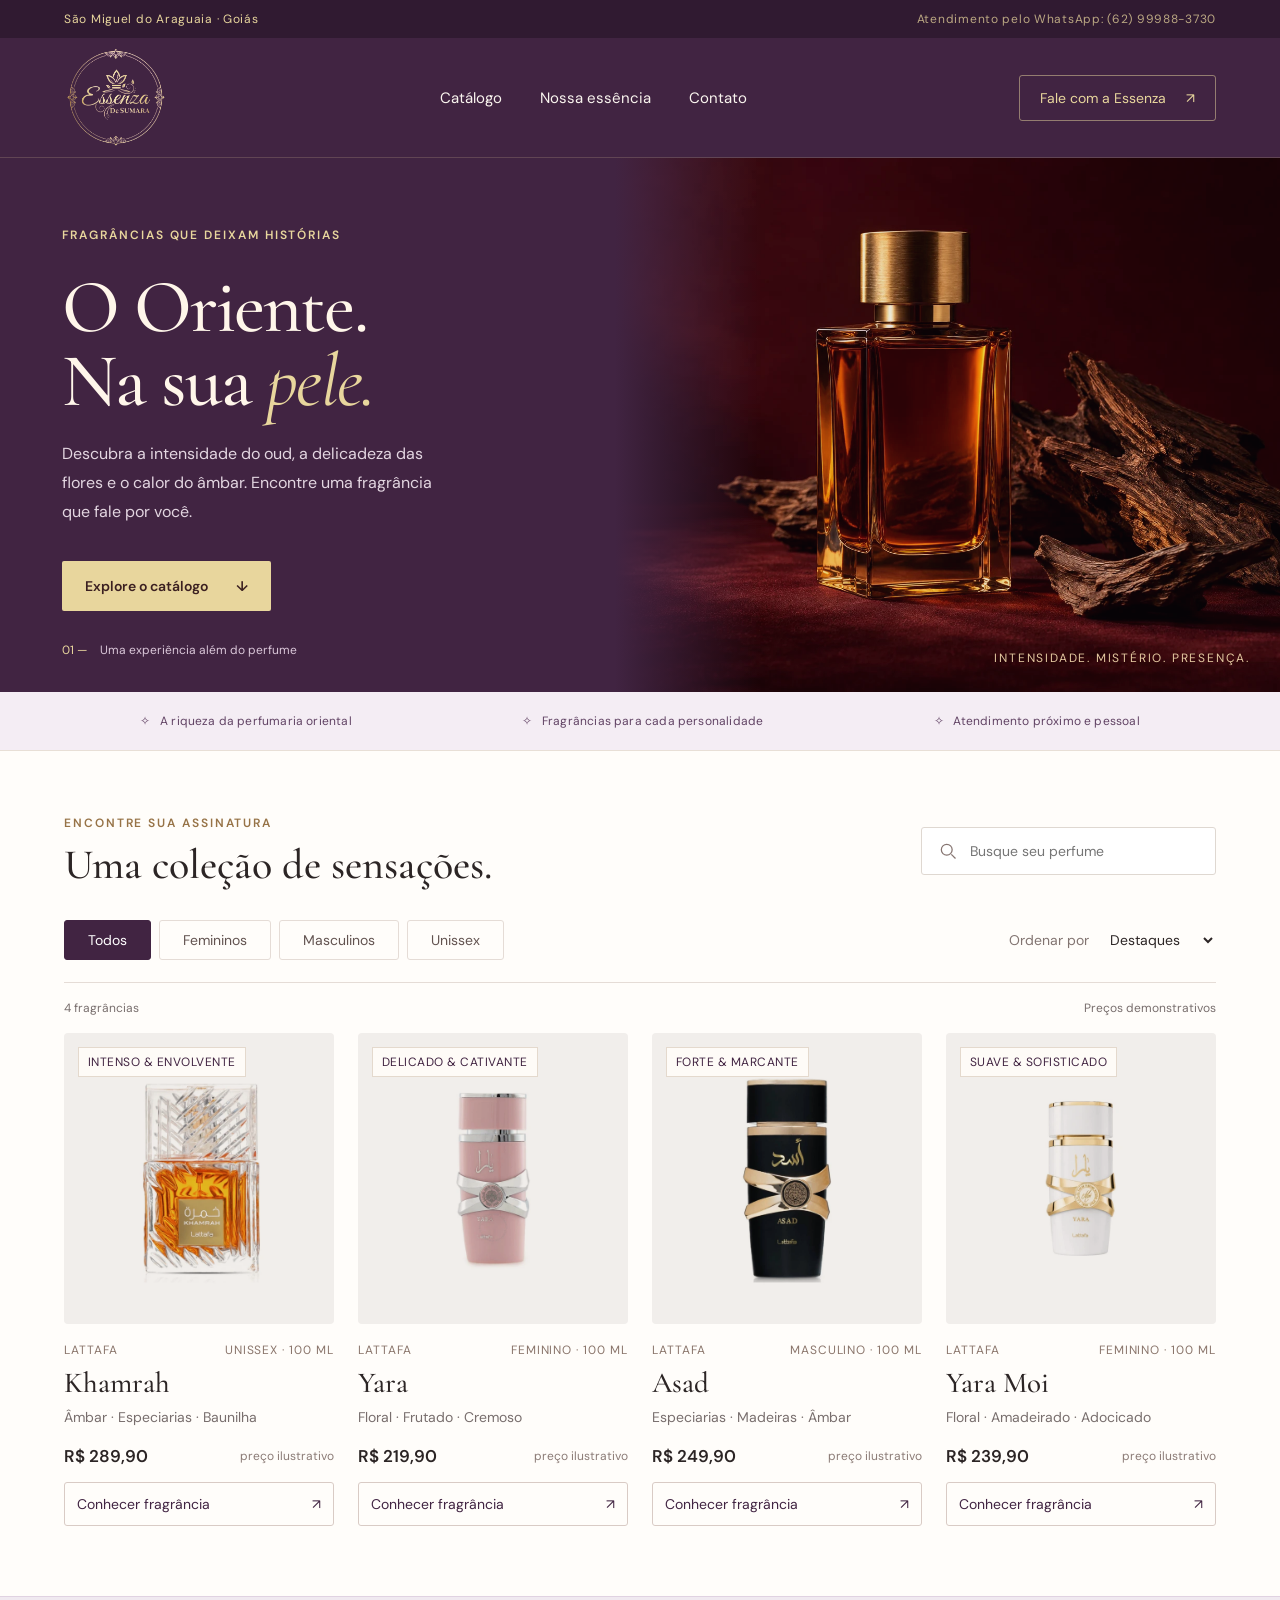
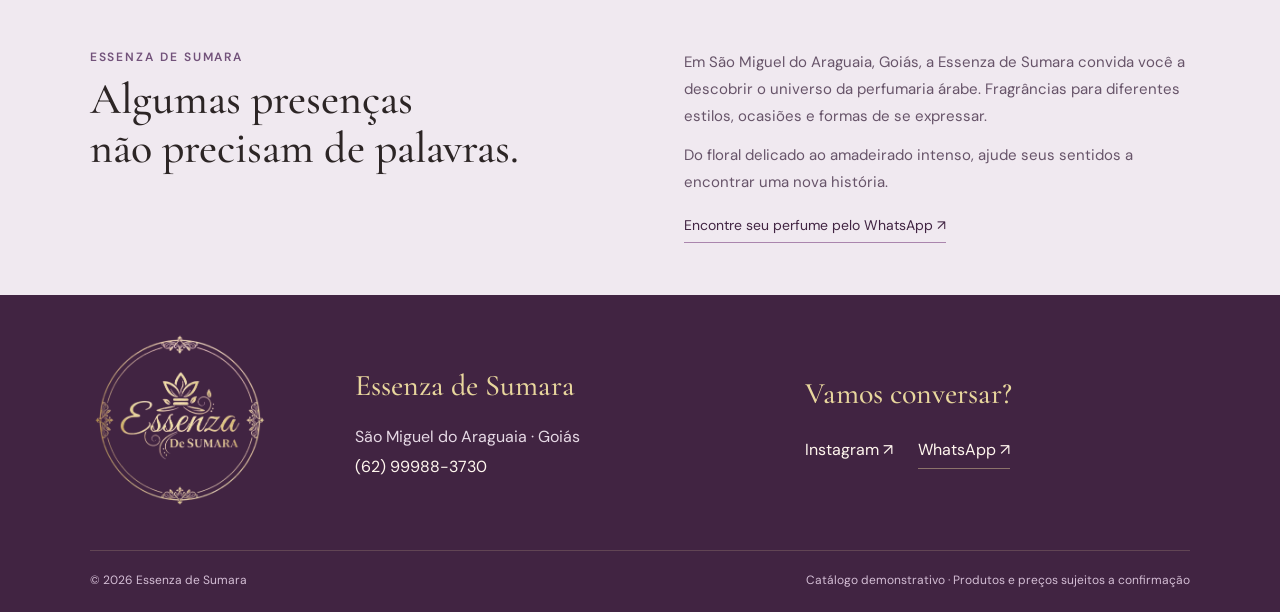
==== index.html @ 8e305b4f "Add files via upload" ====
<!doctype html><html lang="pt-BR"><head><meta charset="UTF-8"><meta name="viewport" content="width=device-width,initial-scale=1"><title>Essenza de Sumara | Perfumes Árabes</title><meta name="description" content="Catálogo Essenza de Sumara em São Miguel do Araguaia, Goiás. Explore perfumes árabes e consulte disponibilidade pelo WhatsApp."><link rel="icon" href="data:image/svg+xml,%3Csvg xmlns='http://www.w3.org/2000/svg' viewBox='0 0 64 64'%3E%3Crect width='64' height='64' rx='14' fill='%23412442'/%3E%3Ctext x='32' y='46' text-anchor='middle' font-family='serif' font-size='44' fill='%23dab987'%3EE%3C/text%3E%3C/svg%3E"><link rel="stylesheet" href="style.css"></head><body>
<div class="announcement">São Miguel do Araguaia · Goiás <span>Atendimento pelo WhatsApp: (62) 99988-3730</span></div>
<header><a class="logo" href="#" aria-label="Essenza de Sumara — início"><img src="essenza-logo.png" alt="Essenza de Sumara" width="397" height="394"></a><nav aria-label="Principal"><a href="#catalogo">Catálogo</a><a href="#essencia">Nossa essência</a><a href="#contato">Contato</a></nav><button class="outline contact">Fale com a Essenza <span>↗</span></button></header>
<main><section class="hero"><div class="hero-copy"><p class="eyebrow">FRAGRÂNCIAS QUE DEIXAM HISTÓRIAS</p><h1>O Oriente.<br>Na sua <em>pele.</em></h1><p>Descubra a intensidade do oud, a delicadeza das flores e o calor do âmbar. Encontre uma fragrância que fale por você.</p><a class="gold-button" href="#catalogo">Explore o catálogo <span>↓</span></a><div class="hero-note"><span>01 —</span> Uma experiência além do perfume</div></div><div class="hero-art"><img src="hero.webp" alt="Frasco de perfume âmbar com tampa dourada e madeira de oud" fetchpriority="high"><span class="image-caption">INTENSIDADE. MISTÉRIO. PRESENÇA.</span></div></section>
<div class="values"><span>✧ &nbsp; A riqueza da perfumaria oriental</span><span>✧ &nbsp; Fragrâncias para cada personalidade</span><span>✧ &nbsp; Atendimento próximo e pessoal</span></div>
<section id="catalogo" class="catalog"><div class="section-head"><div><p class="eyebrow">ENCONTRE SUA ASSINATURA</p><h2>Uma coleção de sensações.</h2></div><label class="search"><svg viewBox="0 0 24 24" fill="none" stroke="currentColor" stroke-width="1.5"><circle cx="10.5" cy="10.5" r="6.5"/><path d="m16 16 5 5"/></svg><input id="search" type="search" placeholder="Busque seu perfume" aria-label="Buscar perfume"></label></div><div class="filters"><div role="group" aria-label="Filtrar por público" id="filters"><button class="active" data-filter="Todos" aria-pressed="true">Todos</button><button data-filter="Feminino" aria-pressed="false">Femininos</button><button data-filter="Masculino" aria-pressed="false">Masculinos</button><button data-filter="Unissex" aria-pressed="false">Unissex</button></div><label class="sort">Ordenar por <select id="sort" aria-label="Ordenar perfumes"><option value="featured">Destaques</option><option value="asc">Menor preço</option><option value="desc">Maior preço</option><option value="name">Nome A–Z</option></select></label></div><div class="results"><span id="count" aria-live="polite"></span><span>Preços demonstrativos</span></div><div id="products" class="products"></div><div id="empty" hidden><h3>Nenhuma fragrância encontrada</h3><p>Tente outro nome ou escolha uma categoria diferente.</p><button id="reset" class="outline">Limpar filtros</button></div></section>
<section id="essencia" class="essence"><div><p class="eyebrow">ESSENZA DE SUMARA</p><h2>Algumas presenças<br>não precisam de palavras.</h2></div><div><p>Em São Miguel do Araguaia, Goiás, a Essenza de Sumara convida você a descobrir o universo da perfumaria árabe. Fragrâncias para diferentes estilos, ocasiões e formas de se expressar.</p><p>Do floral delicado ao amadeirado intenso, ajude seus sentidos a encontrar uma nova história.</p><button class="text-button contact">Encontre seu perfume pelo WhatsApp ↗</button></div></section></main>
<footer id="contato"><div class="footer-brand"><a class="logo" href="#" aria-label="Essenza de Sumara — início"><img src="essenza-logo.png" alt="Logotipo Essenza de Sumara" width="397" height="394" loading="lazy"></a></div><div class="footer-contact"><h2>Essenza de Sumara</h2><p>São Miguel do Araguaia · Goiás</p><a href="tel:+5562999883730">(62) 99988-3730</a></div><div class="footer-social"><h2>Vamos conversar?</h2><a href="https://www.instagram.com/essenza_de_sumara/" target="_blank" rel="noopener noreferrer">Instagram ↗</a><button class="contact">WhatsApp ↗</button></div><div class="footer-bottom"><span>© 2026 Essenza de Sumara</span><span>Catálogo demonstrativo · Produtos e preços sujeitos a confirmação</span></div></footer>
<dialog id="detail"><button class="close" aria-label="Fechar detalhes">×</button><div id="detail-content"></div></dialog><dialog id="contact"><button class="close" aria-label="Fechar contato">×</button><p class="eyebrow">ATENDIMENTO ESSENZA DE SUMARA</p><h2>Seu próximo perfume<br>começa com uma conversa.</h2><p id="contact-text"></p><div class="demo-note">Este é um catálogo demonstrativo. O WhatsApp da loja ainda não foi cadastrado.</div><button class="gold-button" id="copy">Copiar mensagem de interesse</button><p id="copy-status" role="status"></p></dialog><script src="app.js"></script></body></html>
---- style.css ----
@import url('https://fonts.googleapis.com/css2?family=Cormorant+Garamond:ital,wght@0,400;0,500;0,600;1,400;1,500&family=DM+Sans:wght@400;500;600;700&display=swap');
:root{--wine:#412442;--gold:#e8d69d;--ink:#2c2525;--paper:#fffdfa;--muted:#786e6d}*{box-sizing:border-box}html{scroll-behavior:smooth;scroll-padding-top:24px}body{margin:0;background:var(--paper);color:var(--ink);font:16px 'DM Sans',sans-serif}button,input,select{font:inherit}button,a,input,select{ -webkit-tap-highlight-color:transparent}button,a{touch-action:manipulation}button{cursor:pointer}a{color:inherit;text-decoration:none}button:focus-visible,a:focus-visible,input:focus-visible,select:focus-visible{outline:3px solid #b88750;outline-offset:4px}.announcement{background:var(--wine);color:#f5e4d1;padding:11px 5%;font-size:12px;letter-spacing:.06em;display:flex;justify-content:space-between}.announcement span{opacity:.75}header{max-width:1440px;margin:auto;padding:24px 5%;display:flex;align-items:center;justify-content:space-between;gap:25px}.logo{font:500 43px/1 'Cormorant Garamond',Georgia,serif;letter-spacing:.15em;display:inline-block;color:var(--wine)}.logo small{display:block;font:9px 'DM Sans',sans-serif;letter-spacing:.22em;margin-top:8px}nav{display:flex;gap:38px;font-size:14px}nav a:hover{color:#a57346}.outline{background:transparent;border:1px solid #c9b7b3;padding:13px 20px;border-radius:3px;color:var(--wine);font-size:14px}.outline span{margin-left:16px}.hero{background:var(--wine);color:#fff6ea;display:grid;grid-template-columns:1fr 1.08fr;min-height:475px;max-width:1440px;margin:0 auto;overflow:hidden}.hero-copy{padding:57px 6% 34px 10%}.eyebrow{font-size:12px;letter-spacing:.16em;font-weight:600}.hero .eyebrow{color:var(--gold)}h1,h2,h3{font-family:'Cormorant Garamond',Georgia,serif;font-weight:500}h1{font-size:clamp(55px,5.9vw,86px);line-height:.98;margin:27px 0 22px;letter-spacing:-.025em}h1 em{color:var(--gold);font-weight:400}.hero-copy>p:not(.eyebrow){line-height:1.8;max-width:390px;color:#dac8c6;font-size:15px}.gold-button{display:inline-flex;align-items:center;justify-content:space-between;gap:28px;background:var(--gold);color:#3b2021;border:0;border-radius:2px;padding:16px 23px;margin-top:18px;font-size:14px;font-weight:600}.gold-button:hover{background:#ecd2ae}.hero-note{margin-top:31px;font-size:12px;color:#c9a9a9}.hero-note span{color:var(--gold);margin-right:10px}.hero-art{position:relative;min-width:0}.hero-art img{width:100%;height:100%;object-fit:cover;display:block}.image-caption{position:absolute;bottom:26px;right:30px;color:#e3c8a0;letter-spacing:.15em;font-size:10px}.values{display:flex;justify-content:space-around;gap:18px;border-bottom:1px solid #e8dfd6;padding:21px 5%;font-size:12px;letter-spacing:.015em;color:#685754}.catalog{max-width:1440px;margin:auto;padding:64px 5% 70px}.section-head{display:flex;align-items:center;justify-content:space-between;gap:25px}.catalog .eyebrow,.essence .eyebrow{color:#977347;margin:0 0 10px}h2{font-size:42px;line-height:1.12;margin:0}.search{display:flex;align-items:center;border:1px solid #dfd8d1;border-radius:3px;padding:13px 16px;width:295px;gap:10px;background:white}.search svg{width:20px;flex-shrink:0;color:#867571}.search input{width:100%;border:0;outline:0;background:transparent;font-size:14px;min-width:0}.filters{display:flex;align-items:center;justify-content:space-between;margin-top:32px;padding-bottom:22px;border-bottom:1px solid #e5dcd6;gap:20px}#filters{display:flex;gap:8px;flex-wrap:wrap}#filters button{padding:10px 23px;border:1px solid #e5dcd6;background:transparent;color:#625350;border-radius:3px;font-size:14px}#filters button.active{background:var(--wine);color:white;border-color:var(--wine)}.sort{font-size:12px;color:#827471;display:flex;align-items:center;gap:10px}.sort select{font-size:14px;color:var(--ink);background:none;border:0;padding:7px;max-width:155px}.results{display:flex;justify-content:space-between;margin:17px 0;font-size:12px;color:var(--muted)}.products{display:grid;grid-template-columns:repeat(4,1fr);gap:24px}.product{min-width:0}.product-image{background:#f1eeeb;position:relative;aspect-ratio:1/1.08;overflow:hidden;border-radius:4px;display:block;width:100%;border:0;padding:0}.product-image img{width:100%;height:100%;object-fit:contain;mix-blend-mode:multiply;transition:transform .45s}.product-image:hover img{transform:scale(1.055)}.badge{position:absolute;left:14px;top:14px;border:1px solid #e4d9cd;background:#fffdf9e8;padding:6px 9px;z-index:1;font-size:10px;letter-spacing:.04em;color:var(--wine)}.product-meta{display:flex;justify-content:space-between;margin-top:18px;font-size:11px;color:#8a756b;letter-spacing:.08em}.product h3{font-size:29px;margin:7px 0}.notes{color:var(--muted);font-size:13px;margin:0 0 17px;line-height:1.5}.price{font-size:17px;font-weight:600;display:flex;align-items:center;justify-content:space-between}.price small{font-size:11px;color:#8b7b76;font-weight:400}.details-button{width:100%;border:1px solid #d9cbc5;border-radius:3px;background:transparent;color:var(--wine);font-size:13px;padding:12px;margin-top:15px;display:flex;justify-content:space-between}.details-button:hover{background:var(--wine);color:white}#empty{text-align:center;padding:50px}.essence{background:#eee5dd;padding:52px 7%;display:grid;grid-template-columns:1fr 1fr;gap:8%;border-top:1px solid #e5d9cd}.essence h2{font-size:44px}.essence>div>p:not(.eyebrow){font-size:15px;line-height:1.8;color:#6c5b54;margin:0 0 12px}.text-button{padding:8px 0;background:none;border:0;border-bottom:1px solid #95765b;color:var(--wine);font-size:14px}footer{padding:35px 5%;display:flex;align-items:center;justify-content:space-between;gap:25px}footer .logo{font-size:34px}footer p{font:italic 22px 'Cormorant Garamond',Georgia,serif;color:#7c6253}footer>span{font-size:11px;color:#897a75}dialog{border:0;border-radius:5px;padding:40px;background:var(--paper);color:var(--ink);max-width:760px;width:calc(100% - 32px);max-height:90dvh;overflow:auto;box-shadow:0 20px 100px #200a1655}dialog::backdrop{background:#210d17a8;backdrop-filter:blur(4px)}.close{position:absolute;right:14px;top:10px;background:none;border:0;font-size:30px;color:var(--wine);width:35px;height:35px}#detail-content{display:grid;grid-template-columns:1fr 1fr;gap:32px;align-items:center}#detail-content img{width:100%;background:#f1eeeb;border-radius:3px}#detail-content h2{font-size:44px}#detail-content p{line-height:1.7;color:var(--muted);font-size:14px}.note-label{font-size:11px;letter-spacing:.08em;color:#947040;margin-top:18px}#contact{max-width:570px}#contact h2{margin:22px 0;font-size:38px}#contact-text{line-height:1.7}.demo-note{background:#f0e8e1;padding:16px;font-size:14px;line-height:1.6;color:#6e594b}#copy-status{font-size:14px;min-height:20px}@media(min-width:1500px){.hero{border-radius:4px}.hero-copy{padding-left:65px}}@media(max-width:850px){header{padding:22px 5%}nav{gap:20px}.hero{grid-template-columns:1fr 1fr;min-height:450px}.hero-copy{padding:35px 9%}.hero-copy>p:not(.eyebrow){font-size:14px}.hero h1{font-size:62px}.hero-art img{object-position:55%}.products{grid-template-columns:repeat(2,1fr);gap:30px 20px}.section-head{align-items:flex-start;flex-direction:column}.search{width:100%}.values span:last-child{display:none}.essence{gap:35px}.essence h2{font-size:36px}footer{flex-wrap:wrap}}@media(max-width:560px){.announcement{justify-content:center;font-size:10px}.announcement span{display:none}header{gap:12px}.logo{font-size:34px}.logo small{font-size:8px}header nav{display:none}header .outline{font-size:12px;padding:11px 12px}.hero{display:flex;flex-direction:column}.hero-copy{padding:35px 6% 28px}.hero h1{font-size:64px;line-height:1.02;margin:20px 0}.hero h1 br{display:none}.hero-copy>p:not(.eyebrow){max-width:100%;font-size:15px}.hero-note{display:none}.hero-art{height:260px}.hero-art img{object-position:50% 57%}.image-caption{font-size:9px}.values{padding:16px 5%;font-size:11px}.values span:nth-child(2){display:none}.catalog{padding-top:38px}h2{font-size:35px}.filters{flex-direction:column;align-items:flex-start;gap:14px;margin-top:20px}#filters{gap:6px}#filters button{padding:10px 13px;font-size:12px}.sort{align-self:flex-end}.products{gap:28px 14px}.product h3{font-size:25px}.product-meta{font-size:9px;letter-spacing:0}.badge{font-size:9px;left:8px;top:8px}.notes{font-size:12px;min-height:36px}.price{font-size:16px;flex-wrap:wrap;gap:6px}.details-button{font-size:12px}.essence{grid-template-columns:1fr;padding:38px 6%;gap:25px}footer{flex-direction:column;text-align:center;gap:10px}footer p{margin:10px 0}#detail-content{grid-template-columns:1fr;gap:20px}#detail-content img{max-height:240px;object-fit:contain}dialog{padding:34px 22px}#contact h2{font-size:32px}}@media(prefers-reduced-motion:reduce){html{scroll-behavior:auto}*{transition:none!important}}
.product-meta,.badge,.price small,.image-caption,footer>span{font-size:12px}.notes,.details-button,.sort,.sort select{font-size:14px}.logo small{font-size:10px}@media(max-width:560px){.product-meta{flex-direction:column;gap:5px}.badge{font-size:10px}.details-button{font-size:13px}.price small{font-size:11px}}

/* Essenza de Sumara: identidade baseada na referência da loja. */
.announcement{background:#301a31;color:#e8d69d;font-size:12px}
header{max-width:none;background:var(--wine);color:#faf5ef;padding:8px 5%;border-bottom:1px solid #e8d69d30;min-height:116px}
header .logo{line-height:0;flex-shrink:0}header .logo img{display:block;width:104px;height:auto}header nav{font-size:15px}header .outline{border-color:#e8d69d80;color:#e8d69d}header .outline:hover{background:#e8d69d15}
.hero{max-width:none}.hero-copy{padding-left:10%}.hero-art{background:#412442}.hero-art img{opacity:.9}.hero-art:after{content:"";position:absolute;inset:0;background:linear-gradient(90deg,#412442,transparent 22%);pointer-events:none}
.hero .eyebrow{color:#e8d69d}.hero-copy>p:not(.eyebrow){color:#e3d6e1;font-size:16px}.hero-note{color:#dac7d9}
.values{background:#f4edf4;color:#614364}.essence{background:#f0e9f0;border-color:#e0d2e1}.essence>div>p:not(.eyebrow){color:#675469}.essence .eyebrow{color:#72527a}.text-button{border-color:#aa85ad}
footer{display:grid;grid-template-columns:200px 1fr 1fr;gap:35px 65px;align-items:center;background:var(--wine);color:#fff6ee;padding:36px 7% 22px}footer .logo img{display:block;width:180px;max-width:100%;height:auto}footer h2{font-size:30px;color:#e8d69d;margin:0 0 20px}footer p{font:16px/1.7 'DM Sans',sans-serif;color:#e6d9e5;margin:0 0 6px}.footer-contact>a,.footer-social>a,.footer-social>button{font:16px 'DM Sans',sans-serif;color:#fff6ee}.footer-social{align-self:center}.footer-social>a{display:inline-block;margin-right:25px}.footer-social>button{border:0;border-bottom:1px solid #e8d69d70;padding:8px 0;background:transparent}.footer-bottom{grid-column:1/-1;display:flex;justify-content:space-between;gap:20px;border-top:1px solid #e8d69d30;padding-top:20px;color:#d4bed5;font-size:12px;line-height:1.6}
@media(max-width:850px){footer{grid-template-columns:150px 1fr;gap:28px}.footer-social{grid-column:2}.footer-brand{grid-row:span 2}header nav{gap:22px}.hero-copy{padding-left:9%}}
@media(max-width:560px){header{min-height:96px;padding:5px 6%}header .logo img{width:86px}header .outline{font-size:14px}header .outline span{margin-left:8px}.hero-copy{padding-left:6%}.hero-art:after{background:linear-gradient(180deg,#412442,transparent 25%)}footer{grid-template-columns:1fr;gap:24px;text-align:center;padding:28px 6% 20px}.footer-brand{grid-row:auto;justify-self:center}.footer-brand .logo img{width:158px}.footer-social{grid-column:auto}.footer-bottom{flex-direction:column;gap:7px}footer h2{margin-bottom:12px}}
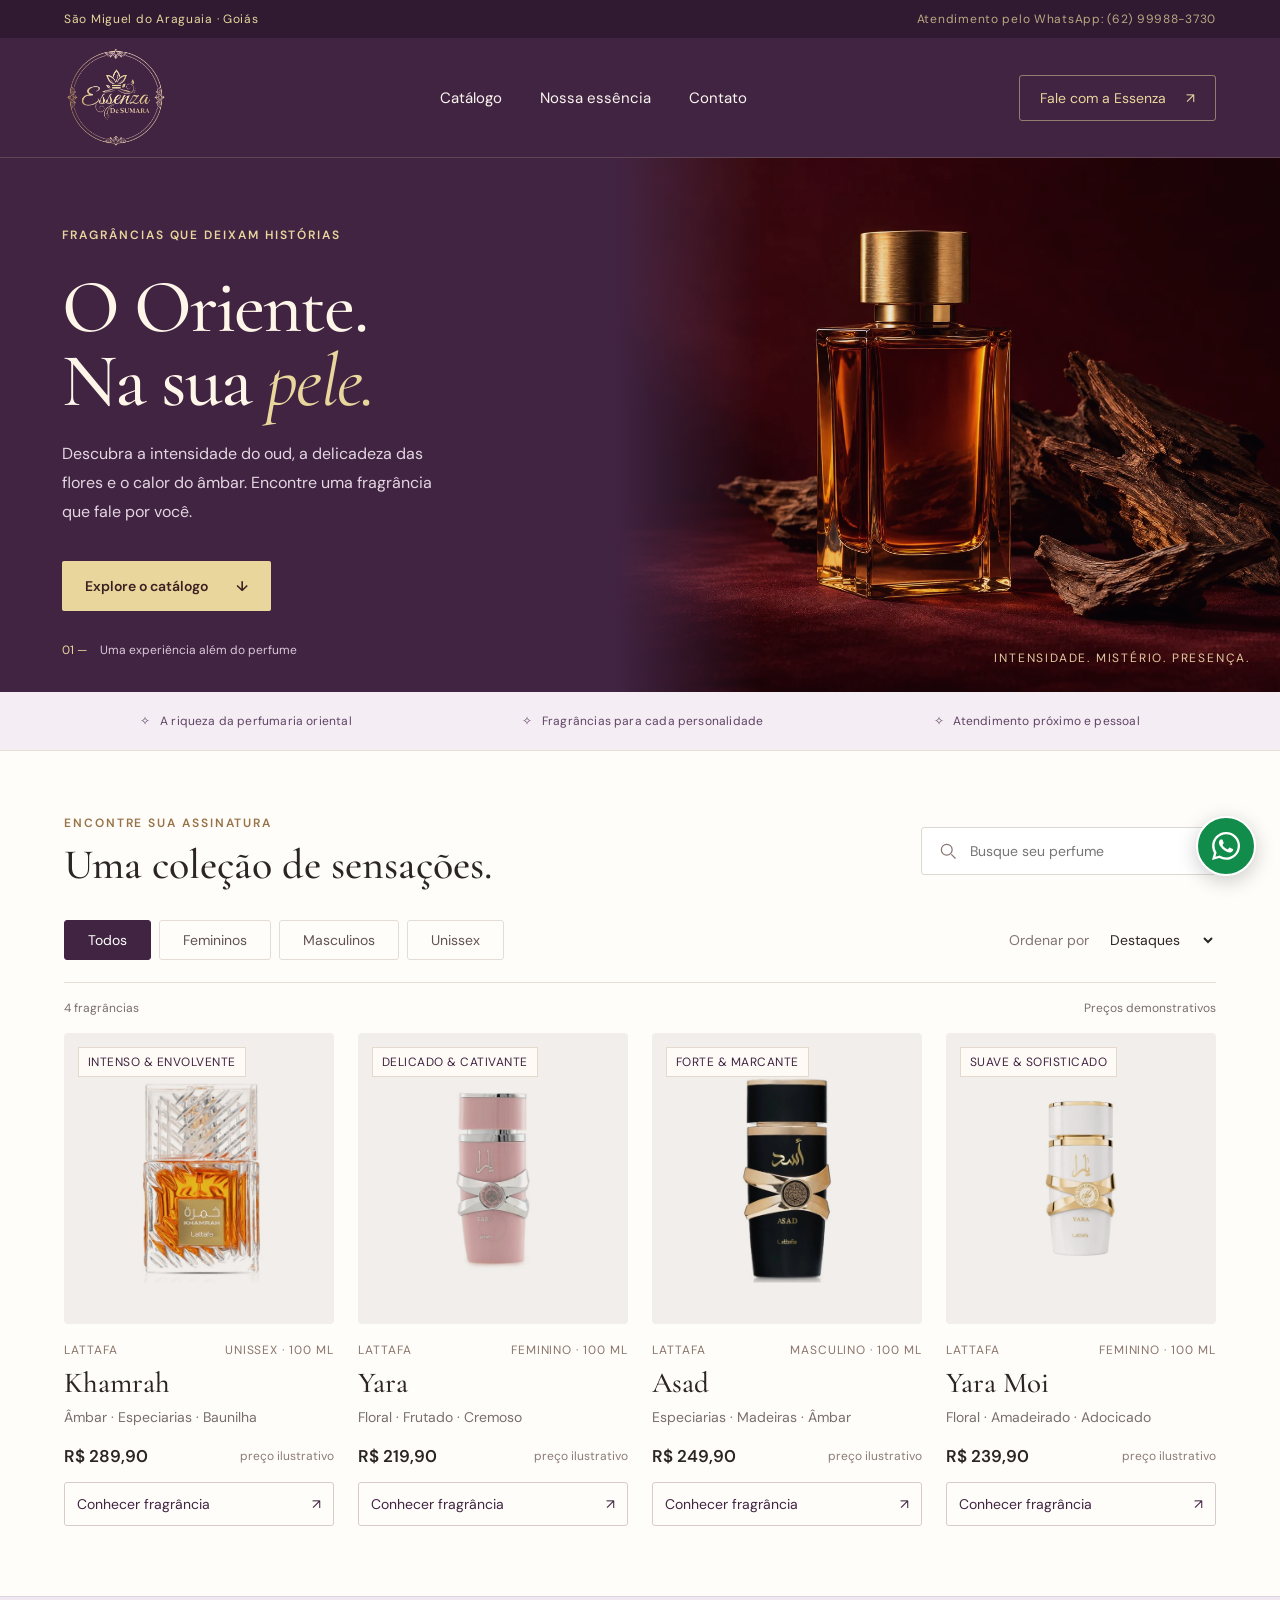
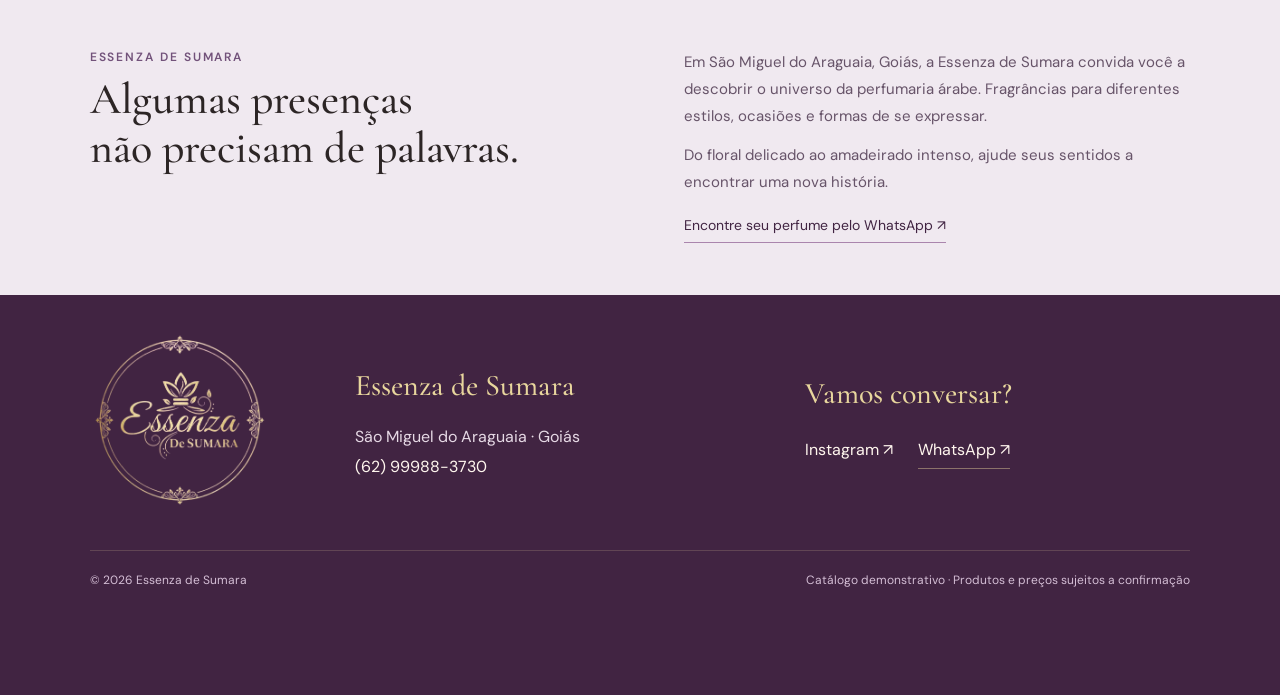
==== commit 9be33587: "Botão wathsapp" ====
--- a/index.html
+++ b/index.html
@@ -6,4 +6,4 @@
 <section id="catalogo" class="catalog"><div class="section-head"><div><p class="eyebrow">ENCONTRE SUA ASSINATURA</p><h2>Uma coleção de sensações.</h2></div><label class="search"><svg viewBox="0 0 24 24" fill="none" stroke="currentColor" stroke-width="1.5"><circle cx="10.5" cy="10.5" r="6.5"/><path d="m16 16 5 5"/></svg><input id="search" type="search" placeholder="Busque seu perfume" aria-label="Buscar perfume"></label></div><div class="filters"><div role="group" aria-label="Filtrar por público" id="filters"><button class="active" data-filter="Todos" aria-pressed="true">Todos</button><button data-filter="Feminino" aria-pressed="false">Femininos</button><button data-filter="Masculino" aria-pressed="false">Masculinos</button><button data-filter="Unissex" aria-pressed="false">Unissex</button></div><label class="sort">Ordenar por <select id="sort" aria-label="Ordenar perfumes"><option value="featured">Destaques</option><option value="asc">Menor preço</option><option value="desc">Maior preço</option><option value="name">Nome A–Z</option></select></label></div><div class="results"><span id="count" aria-live="polite"></span><span>Preços demonstrativos</span></div><div id="products" class="products"></div><div id="empty" hidden><h3>Nenhuma fragrância encontrada</h3><p>Tente outro nome ou escolha uma categoria diferente.</p><button id="reset" class="outline">Limpar filtros</button></div></section>
 <section id="essencia" class="essence"><div><p class="eyebrow">ESSENZA DE SUMARA</p><h2>Algumas presenças<br>não precisam de palavras.</h2></div><div><p>Em São Miguel do Araguaia, Goiás, a Essenza de Sumara convida você a descobrir o universo da perfumaria árabe. Fragrâncias para diferentes estilos, ocasiões e formas de se expressar.</p><p>Do floral delicado ao amadeirado intenso, ajude seus sentidos a encontrar uma nova história.</p><button class="text-button contact">Encontre seu perfume pelo WhatsApp ↗</button></div></section></main>
 <footer id="contato"><div class="footer-brand"><a class="logo" href="#" aria-label="Essenza de Sumara — início"><img src="essenza-logo.png" alt="Logotipo Essenza de Sumara" width="397" height="394" loading="lazy"></a></div><div class="footer-contact"><h2>Essenza de Sumara</h2><p>São Miguel do Araguaia · Goiás</p><a href="tel:+5562999883730">(62) 99988-3730</a></div><div class="footer-social"><h2>Vamos conversar?</h2><a href="https://www.instagram.com/essenza_de_sumara/" target="_blank" rel="noopener noreferrer">Instagram ↗</a><button class="contact">WhatsApp ↗</button></div><div class="footer-bottom"><span>© 2026 Essenza de Sumara</span><span>Catálogo demonstrativo · Produtos e preços sujeitos a confirmação</span></div></footer>
-<dialog id="detail"><button class="close" aria-label="Fechar detalhes">×</button><div id="detail-content"></div></dialog><dialog id="contact"><button class="close" aria-label="Fechar contato">×</button><p class="eyebrow">ATENDIMENTO ESSENZA DE SUMARA</p><h2>Seu próximo perfume<br>começa com uma conversa.</h2><p id="contact-text"></p><div class="demo-note">Este é um catálogo demonstrativo. O WhatsApp da loja ainda não foi cadastrado.</div><button class="gold-button" id="copy">Copiar mensagem de interesse</button><p id="copy-status" role="status"></p></dialog><script src="app.js"></script></body></html>
+<dialog id="detail"><button class="close" aria-label="Fechar detalhes">×</button><div id="detail-content"></div></dialog><dialog id="contact"><button class="close" aria-label="Fechar contato">×</button><p class="eyebrow">ATENDIMENTO ESSENZA DE SUMARA</p><h2>Seu próximo perfume<br>começa com uma conversa.</h2><p id="contact-text"></p><div class="demo-note">Este é um catálogo demonstrativo. O WhatsApp da loja ainda não foi cadastrado.</div><button class="gold-button" id="copy">Copiar mensagem de interesse</button><p id="copy-status" role="status"></p></dialog><button type="button" class="whatsapp-float contact" aria-label="Falar com a Essenza de Sumara pelo WhatsApp" title="Fale conosco pelo WhatsApp"><svg viewBox="0 0 24 24" aria-hidden="true" focusable="false" fill="currentColor"><path d="M20.52 3.48A11.86 11.86 0 0 0 12.05 0C5.47 0 .11 5.35.1 11.93c0 2.1.55 4.16 1.6 5.98L0 24l6.25-1.64a11.95 11.95 0 0 0 5.79 1.48h.01c6.58 0 11.94-5.35 11.95-11.93a11.86 11.86 0 0 0-3.48-8.43ZM12.05 21.82a9.9 9.9 0 0 1-5.04-1.38l-.36-.21-3.71.97.99-3.62-.24-.37a9.87 9.87 0 0 1-1.52-5.28c0-5.47 4.45-9.92 9.93-9.92a9.85 9.85 0 0 1 7.02 2.91 9.85 9.85 0 0 1 2.9 7.02c0 5.48-4.45 9.93-9.97 9.88ZM17.5 14.4c-.3-.15-1.77-.87-2.04-.97-.28-.1-.48-.15-.68.15-.2.3-.77.97-.94 1.17-.17.2-.35.22-.65.07-.3-.15-1.26-.46-2.4-1.49-.89-.79-1.49-1.77-1.66-2.07-.17-.3-.02-.46.13-.61.13-.13.3-.35.45-.52.15-.18.2-.3.3-.5.1-.2.05-.37-.02-.52-.08-.15-.68-1.63-.93-2.23-.24-.58-.49-.5-.67-.51h-.57c-.2 0-.52.07-.8.37-.27.3-1.04 1.02-1.04 2.49s1.07 2.89 1.22 3.09c.15.2 2.1 3.2 5.08 4.49.71.31 1.27.49 1.7.63.71.23 1.36.2 1.87.12.57-.09 1.77-.73 2.02-1.43.25-.7.25-1.3.17-1.43-.07-.12-.27-.2-.57-.35Z"/></svg></button><script src="app.js"></script></body></html>
--- a/style.css
+++ b/style.css
@@ -12,3 +12,8 @@
 footer{display:grid;grid-template-columns:200px 1fr 1fr;gap:35px 65px;align-items:center;background:var(--wine);color:#fff6ee;padding:36px 7% 22px}footer .logo img{display:block;width:180px;max-width:100%;height:auto}footer h2{font-size:30px;color:#e8d69d;margin:0 0 20px}footer p{font:16px/1.7 'DM Sans',sans-serif;color:#e6d9e5;margin:0 0 6px}.footer-contact>a,.footer-social>a,.footer-social>button{font:16px 'DM Sans',sans-serif;color:#fff6ee}.footer-social{align-self:center}.footer-social>a{display:inline-block;margin-right:25px}.footer-social>button{border:0;border-bottom:1px solid #e8d69d70;padding:8px 0;background:transparent}.footer-bottom{grid-column:1/-1;display:flex;justify-content:space-between;gap:20px;border-top:1px solid #e8d69d30;padding-top:20px;color:#d4bed5;font-size:12px;line-height:1.6}
 @media(max-width:850px){footer{grid-template-columns:150px 1fr;gap:28px}.footer-social{grid-column:2}.footer-brand{grid-row:span 2}header nav{gap:22px}.hero-copy{padding-left:9%}}
 @media(max-width:560px){header{min-height:96px;padding:5px 6%}header .logo img{width:86px}header .outline{font-size:14px}header .outline span{margin-left:8px}.hero-copy{padding-left:6%}.hero-art:after{background:linear-gradient(180deg,#412442,transparent 25%)}footer{grid-template-columns:1fr;gap:24px;text-align:center;padding:28px 6% 20px}.footer-brand{grid-row:auto;justify-self:center}.footer-brand .logo img{width:158px}.footer-social{grid-column:auto}.footer-bottom{flex-direction:column;gap:7px}footer h2{margin-bottom:12px}}
+
+/* Contato fixo na janela, independente da rolagem. */
+.whatsapp-float{position:fixed;right:calc(24px + env(safe-area-inset-right,0px));bottom:calc(24px + env(safe-area-inset-bottom,0px));z-index:100;display:flex;align-items:center;justify-content:center;width:60px;height:60px;padding:16px;border:2px solid #fff;border-radius:50%;background:#128c4a;color:#fff;box-shadow:0 5px 20px #0003;cursor:pointer;transition:background .2s,box-shadow .2s}
+.whatsapp-float svg{display:block;width:28px;height:28px;flex-shrink:0}.whatsapp-float:hover{background:#0e713c;box-shadow:0 7px 24px #0004}.whatsapp-float:focus-visible{outline:3px solid var(--gold);outline-offset:4px}footer{padding-bottom:105px}
+@media(max-width:560px){.whatsapp-float{right:calc(16px + env(safe-area-inset-right,0px));bottom:calc(16px + env(safe-area-inset-bottom,0px));width:56px;height:56px;padding:14px}footer{padding-bottom:96px}}
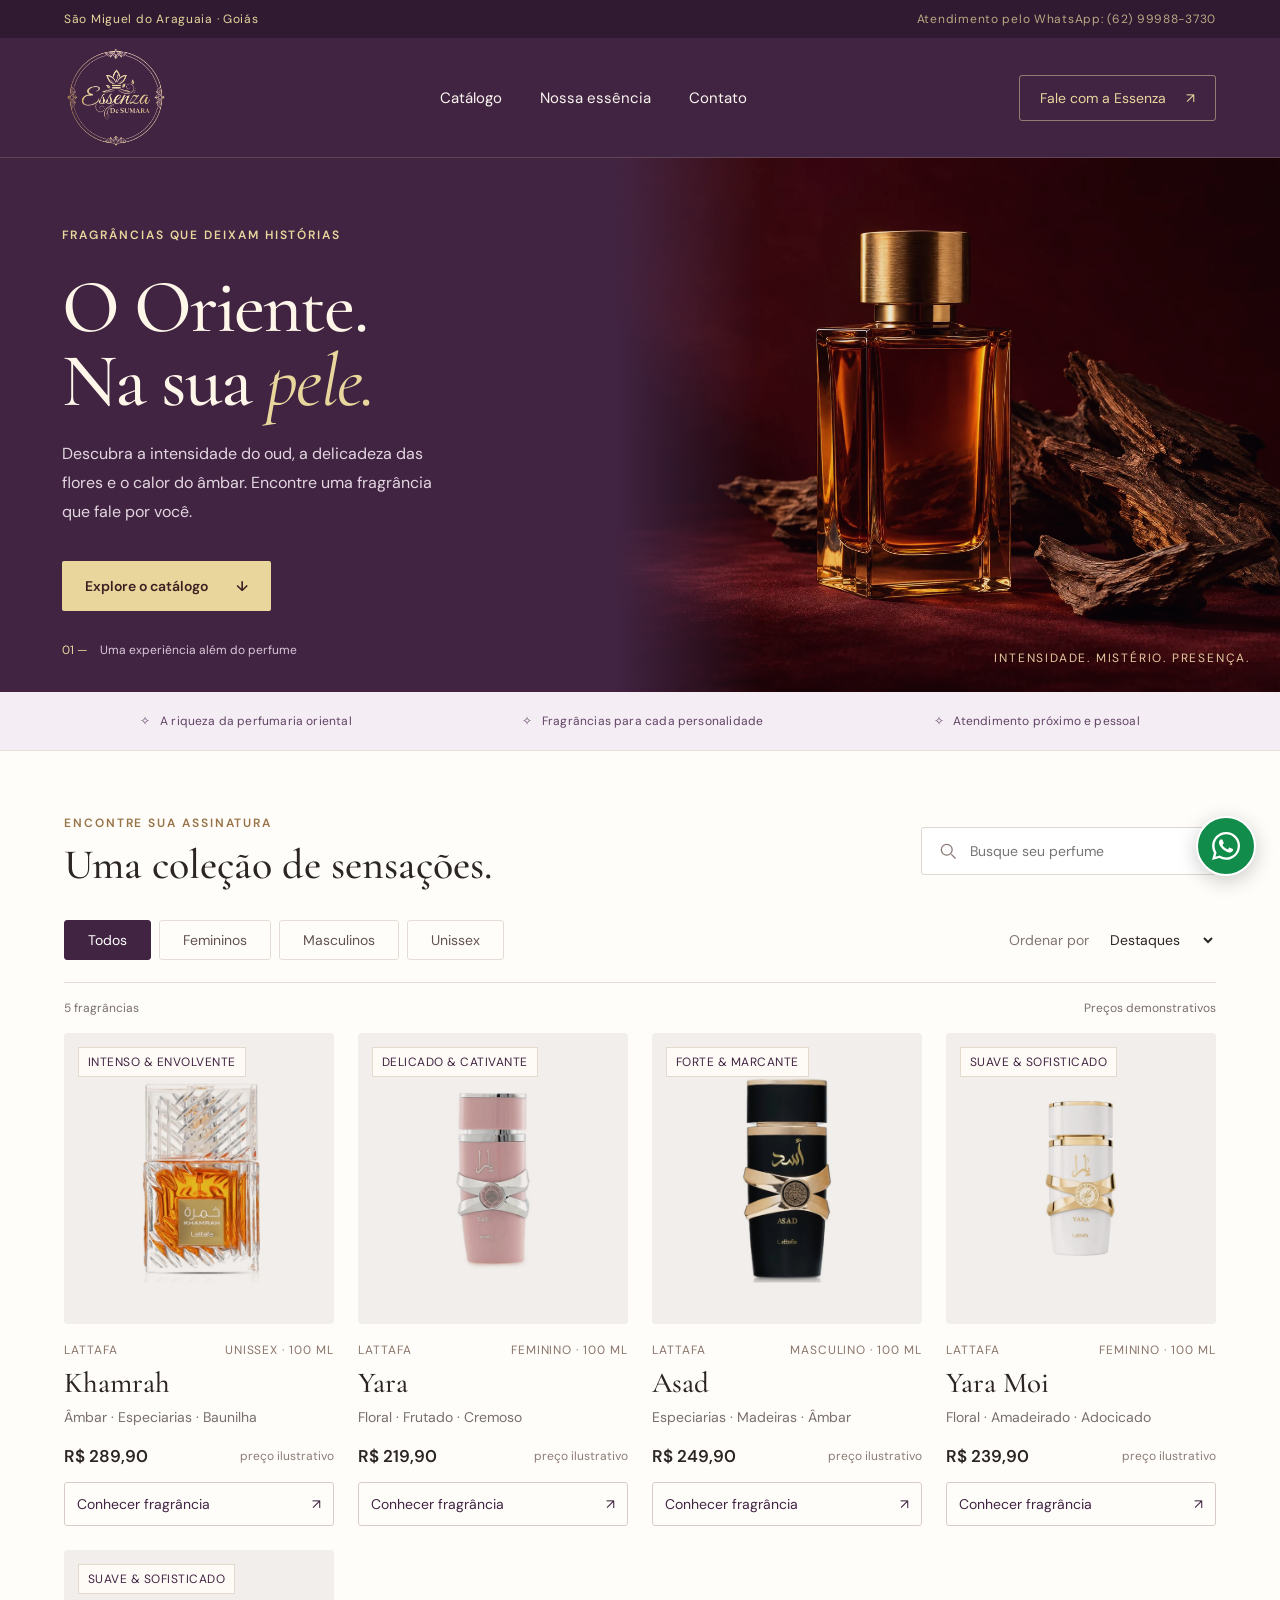
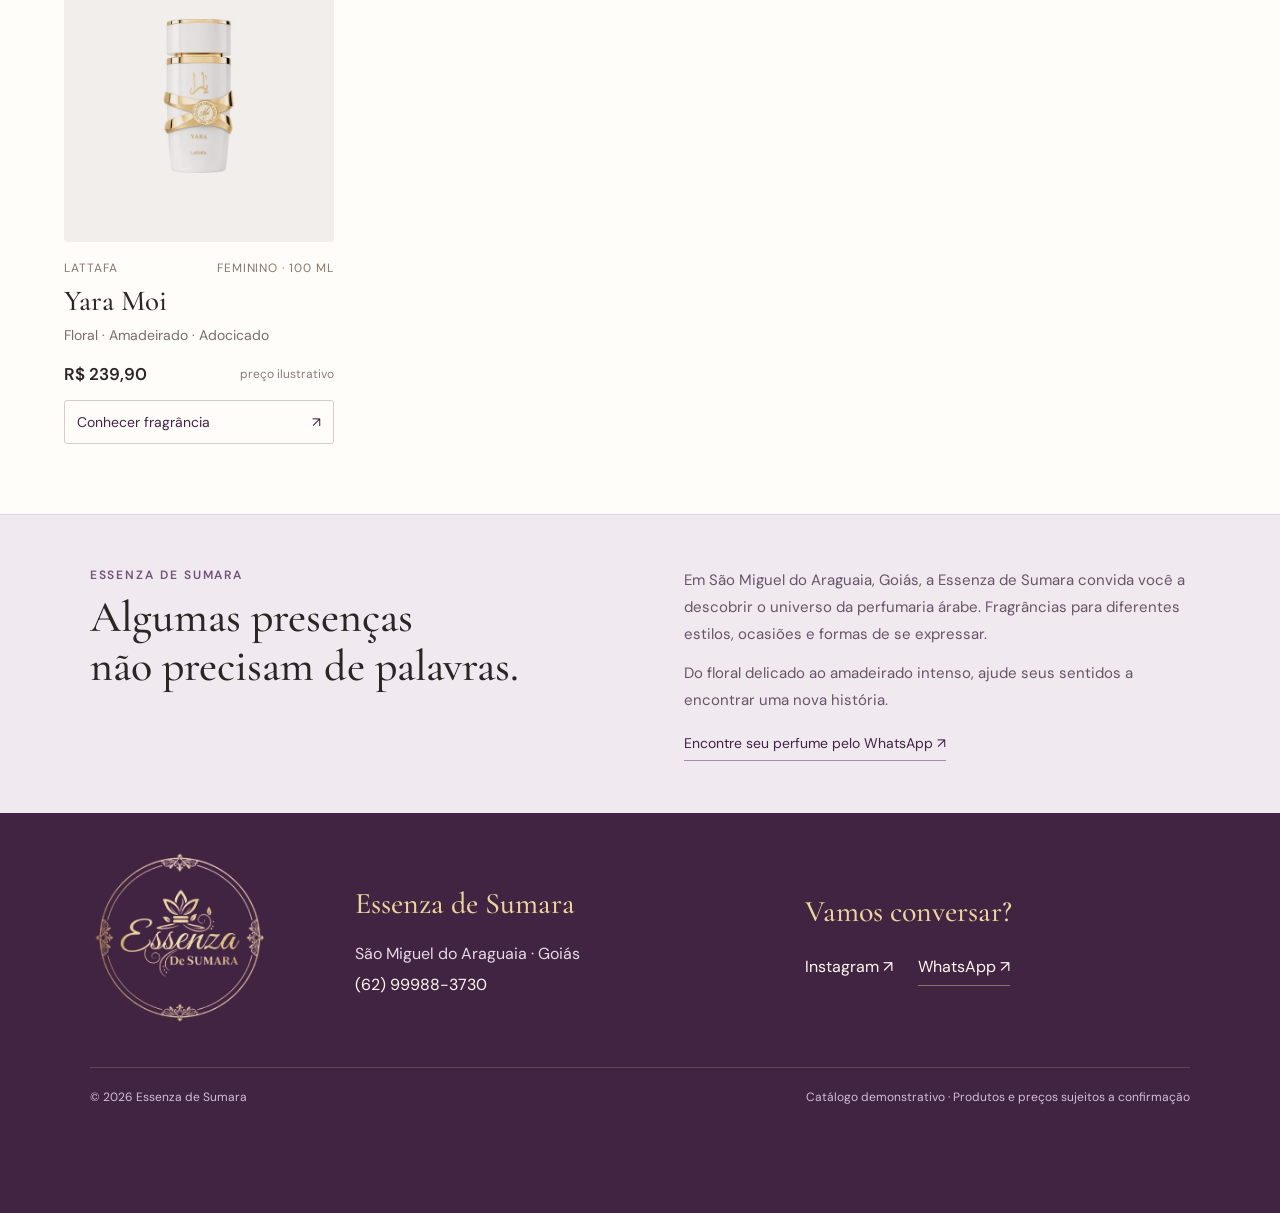
==== commit 13c171ca: "Catálogo" ====
--- a/index.html
+++ b/index.html
@@ -1,9 +1,139 @@
-<!doctype html><html lang="pt-BR"><head><meta charset="UTF-8"><meta name="viewport" content="width=device-width,initial-scale=1"><title>Essenza de Sumara | Perfumes Árabes</title><meta name="description" content="Catálogo Essenza de Sumara em São Miguel do Araguaia, Goiás. Explore perfumes árabes e consulte disponibilidade pelo WhatsApp."><link rel="icon" href="data:image/svg+xml,%3Csvg xmlns='http://www.w3.org/2000/svg' viewBox='0 0 64 64'%3E%3Crect width='64' height='64' rx='14' fill='%23412442'/%3E%3Ctext x='32' y='46' text-anchor='middle' font-family='serif' font-size='44' fill='%23dab987'%3EE%3C/text%3E%3C/svg%3E"><link rel="stylesheet" href="style.css"></head><body>
-<div class="announcement">São Miguel do Araguaia · Goiás <span>Atendimento pelo WhatsApp: (62) 99988-3730</span></div>
-<header><a class="logo" href="#" aria-label="Essenza de Sumara — início"><img src="essenza-logo.png" alt="Essenza de Sumara" width="397" height="394"></a><nav aria-label="Principal"><a href="#catalogo">Catálogo</a><a href="#essencia">Nossa essência</a><a href="#contato">Contato</a></nav><button class="outline contact">Fale com a Essenza <span>↗</span></button></header>
-<main><section class="hero"><div class="hero-copy"><p class="eyebrow">FRAGRÂNCIAS QUE DEIXAM HISTÓRIAS</p><h1>O Oriente.<br>Na sua <em>pele.</em></h1><p>Descubra a intensidade do oud, a delicadeza das flores e o calor do âmbar. Encontre uma fragrância que fale por você.</p><a class="gold-button" href="#catalogo">Explore o catálogo <span>↓</span></a><div class="hero-note"><span>01 —</span> Uma experiência além do perfume</div></div><div class="hero-art"><img src="hero.webp" alt="Frasco de perfume âmbar com tampa dourada e madeira de oud" fetchpriority="high"><span class="image-caption">INTENSIDADE. MISTÉRIO. PRESENÇA.</span></div></section>
-<div class="values"><span>✧ &nbsp; A riqueza da perfumaria oriental</span><span>✧ &nbsp; Fragrâncias para cada personalidade</span><span>✧ &nbsp; Atendimento próximo e pessoal</span></div>
-<section id="catalogo" class="catalog"><div class="section-head"><div><p class="eyebrow">ENCONTRE SUA ASSINATURA</p><h2>Uma coleção de sensações.</h2></div><label class="search"><svg viewBox="0 0 24 24" fill="none" stroke="currentColor" stroke-width="1.5"><circle cx="10.5" cy="10.5" r="6.5"/><path d="m16 16 5 5"/></svg><input id="search" type="search" placeholder="Busque seu perfume" aria-label="Buscar perfume"></label></div><div class="filters"><div role="group" aria-label="Filtrar por público" id="filters"><button class="active" data-filter="Todos" aria-pressed="true">Todos</button><button data-filter="Feminino" aria-pressed="false">Femininos</button><button data-filter="Masculino" aria-pressed="false">Masculinos</button><button data-filter="Unissex" aria-pressed="false">Unissex</button></div><label class="sort">Ordenar por <select id="sort" aria-label="Ordenar perfumes"><option value="featured">Destaques</option><option value="asc">Menor preço</option><option value="desc">Maior preço</option><option value="name">Nome A–Z</option></select></label></div><div class="results"><span id="count" aria-live="polite"></span><span>Preços demonstrativos</span></div><div id="products" class="products"></div><div id="empty" hidden><h3>Nenhuma fragrância encontrada</h3><p>Tente outro nome ou escolha uma categoria diferente.</p><button id="reset" class="outline">Limpar filtros</button></div></section>
-<section id="essencia" class="essence"><div><p class="eyebrow">ESSENZA DE SUMARA</p><h2>Algumas presenças<br>não precisam de palavras.</h2></div><div><p>Em São Miguel do Araguaia, Goiás, a Essenza de Sumara convida você a descobrir o universo da perfumaria árabe. Fragrâncias para diferentes estilos, ocasiões e formas de se expressar.</p><p>Do floral delicado ao amadeirado intenso, ajude seus sentidos a encontrar uma nova história.</p><button class="text-button contact">Encontre seu perfume pelo WhatsApp ↗</button></div></section></main>
-<footer id="contato"><div class="footer-brand"><a class="logo" href="#" aria-label="Essenza de Sumara — início"><img src="essenza-logo.png" alt="Logotipo Essenza de Sumara" width="397" height="394" loading="lazy"></a></div><div class="footer-contact"><h2>Essenza de Sumara</h2><p>São Miguel do Araguaia · Goiás</p><a href="tel:+5562999883730">(62) 99988-3730</a></div><div class="footer-social"><h2>Vamos conversar?</h2><a href="https://www.instagram.com/essenza_de_sumara/" target="_blank" rel="noopener noreferrer">Instagram ↗</a><button class="contact">WhatsApp ↗</button></div><div class="footer-bottom"><span>© 2026 Essenza de Sumara</span><span>Catálogo demonstrativo · Produtos e preços sujeitos a confirmação</span></div></footer>
-<dialog id="detail"><button class="close" aria-label="Fechar detalhes">×</button><div id="detail-content"></div></dialog><dialog id="contact"><button class="close" aria-label="Fechar contato">×</button><p class="eyebrow">ATENDIMENTO ESSENZA DE SUMARA</p><h2>Seu próximo perfume<br>começa com uma conversa.</h2><p id="contact-text"></p><div class="demo-note">Este é um catálogo demonstrativo. O WhatsApp da loja ainda não foi cadastrado.</div><button class="gold-button" id="copy">Copiar mensagem de interesse</button><p id="copy-status" role="status"></p></dialog><button type="button" class="whatsapp-float contact" aria-label="Falar com a Essenza de Sumara pelo WhatsApp" title="Fale conosco pelo WhatsApp"><svg viewBox="0 0 24 24" aria-hidden="true" focusable="false" fill="currentColor"><path d="M20.52 3.48A11.86 11.86 0 0 0 12.05 0C5.47 0 .11 5.35.1 11.93c0 2.1.55 4.16 1.6 5.98L0 24l6.25-1.64a11.95 11.95 0 0 0 5.79 1.48h.01c6.58 0 11.94-5.35 11.95-11.93a11.86 11.86 0 0 0-3.48-8.43ZM12.05 21.82a9.9 9.9 0 0 1-5.04-1.38l-.36-.21-3.71.97.99-3.62-.24-.37a9.87 9.87 0 0 1-1.52-5.28c0-5.47 4.45-9.92 9.93-9.92a9.85 9.85 0 0 1 7.02 2.91 9.85 9.85 0 0 1 2.9 7.02c0 5.48-4.45 9.93-9.97 9.88ZM17.5 14.4c-.3-.15-1.77-.87-2.04-.97-.28-.1-.48-.15-.68.15-.2.3-.77.97-.94 1.17-.17.2-.35.22-.65.07-.3-.15-1.26-.46-2.4-1.49-.89-.79-1.49-1.77-1.66-2.07-.17-.3-.02-.46.13-.61.13-.13.3-.35.45-.52.15-.18.2-.3.3-.5.1-.2.05-.37-.02-.52-.08-.15-.68-1.63-.93-2.23-.24-.58-.49-.5-.67-.51h-.57c-.2 0-.52.07-.8.37-.27.3-1.04 1.02-1.04 2.49s1.07 2.89 1.22 3.09c.15.2 2.1 3.2 5.08 4.49.71.31 1.27.49 1.7.63.71.23 1.36.2 1.87.12.57-.09 1.77-.73 2.02-1.43.25-.7.25-1.3.17-1.43-.07-.12-.27-.2-.57-.35Z"/></svg></button><script src="app.js"></script></body></html>
+<!doctype html>
+<html lang="pt-BR">
+
+<head>
+    <meta charset="UTF-8">
+    <meta name="viewport" content="width=device-width,initial-scale=1">
+    <title>Essenza de Sumara | Perfumes Árabes</title>
+    <meta name="description"
+        content="Catálogo Essenza de Sumara em São Miguel do Araguaia, Goiás. Explore perfumes árabes e consulte disponibilidade pelo WhatsApp.">
+    <link rel="icon"
+        href="data:image/svg+xml,%3Csvg xmlns='http://www.w3.org/2000/svg' viewBox='0 0 64 64'%3E%3Crect width='64' height='64' rx='14' fill='%23412442'/%3E%3Ctext x='32' y='46' text-anchor='middle' font-family='serif' font-size='44' fill='%23dab987'%3EE%3C/text%3E%3C/svg%3E">
+    <link rel="stylesheet" href="style.css">
+</head>
+
+<body>
+    <div class="announcement">São Miguel do Araguaia · Goiás <span>Atendimento pelo WhatsApp: (62) 99988-3730</span>
+    </div>
+    <header>
+        <a class="logo" href="#" aria-label="Essenza de Sumara — início"><img src="essenza-logo.png"
+                alt="Essenza de Sumara" width="397" height="394"></a>
+        <nav aria-label="Principal">
+            <a href="#catalogo">Catálogo</a>
+            <a href="#essencia">Nossa essência</a>
+            <a href="#contato">Contato</a>
+        </nav>
+        <button class="outline contact">Fale com a Essenza <span>↗</span></button>
+    </header>
+    <main>
+        <section class="hero">
+            <div class="hero-copy">
+                <p class="eyebrow">FRAGRÂNCIAS QUE DEIXAM HISTÓRIAS</p>
+                <h1>O Oriente.<br>Na sua <em>pele.</em></h1>
+                <p>Descubra a intensidade do oud, a delicadeza das flores e o calor do âmbar. Encontre uma fragrância
+                    que fale por você.</p>
+                <a class="gold-button" href="#catalogo">Explore o catálogo <span>↓</span></a>
+                <div class="hero-note">
+                    <span>01 —</span> Uma experiência além do perfume
+                </div>
+            </div>
+            <div class="hero-art">
+                <img src="hero.webp" alt="Frasco de perfume âmbar com tampa dourada e madeira de oud"
+                    fetchpriority="high"><span class="image-caption">INTENSIDADE. MISTÉRIO. PRESENÇA.</span>
+            </div>
+        </section>
+        <div class="values">
+            <span>✧ &nbsp; A riqueza da perfumaria oriental</span>
+            <span>✧ &nbsp; Fragrâncias para cada personalidade</span>
+            <span>✧ &nbsp; Atendimento próximo e pessoal</span>
+        </div>
+        <section id="catalogo" class="catalog">
+            <div class="section-head">
+                <div>
+                    <p class="eyebrow">ENCONTRE SUA ASSINATURA</p>
+                    <h2>Uma coleção de sensações.</h2>
+                </div>
+                <label class="search">
+                    <svg viewBox="0 0 24 24" fill="none" stroke="currentColor" stroke-width="1.5">
+                        <circle cx="10.5" cy="10.5" r="6.5" />
+                        <path d="m16 16 5 5" />
+                    </svg>
+                    <input id="search" type="search" placeholder="Busque seu perfume" aria-label="Buscar perfume">
+                </label>
+            </div>
+            <div class="filters">
+                <div role="group" aria-label="Filtrar por público" id="filters">
+                    <button class="active" data-filter="Todos" aria-pressed="true">Todos</button>
+                    <button data-filter="Feminino" aria-pressed="false">Femininos</button>
+                    <button data-filter="Masculino" aria-pressed="false">Masculinos</button>
+                    <button data-filter="Unissex" aria-pressed="false">Unissex</button>
+                </div>
+                <label class="sort">Ordenar por
+                    <select id="sort" aria-label="Ordenar perfumes">
+                        <option value="featured">Destaques</option>
+                        <option value="asc">Menor preço</option>
+                        <option value="desc">Maior preço</option>
+                        <option value="name">Nome A–Z</option>
+                    </select>
+                </label>
+            </div>
+            <div class="results">
+                <span id="count" aria-live="polite"></span>
+                <span>Preços demonstrativos</span>
+            </div>
+            <div id="products" class="products"></div>
+            <div id="empty" hidden>
+                <h3>Nenhuma fragrância encontrada</h3>
+                <p>Tente outro nome ou escolha uma categoria diferente.</p>
+                <button id="reset" class="outline">Limpar filtros</button>
+            </div>
+        </section>
+
+        <section id="essencia" class="essence">
+            <div>
+                <p class="eyebrow">ESSENZA DE SUMARA</p>
+                <h2>Algumas presenças<br>não precisam de palavras.</h2>
+            </div>
+            <div>
+                <p>Em São Miguel do Araguaia, Goiás, a Essenza de Sumara convida você a descobrir o universo da
+                    perfumaria árabe. Fragrâncias para diferentes estilos, ocasiões e formas de se expressar.</p>
+                <p>Do floral delicado ao amadeirado intenso, ajude seus sentidos a encontrar uma nova história.</p>
+                <button class="text-button contact">Encontre seu perfume pelo WhatsApp ↗</button>
+            </div>
+        </section>
+    </main>
+    <footer id="contato">
+        <div class="footer-brand"><a class="logo" href="#" aria-label="Essenza de Sumara — início"><img
+                    src="essenza-logo.png" alt="Logotipo Essenza de Sumara" width="397" height="394" loading="lazy"></a>
+        </div>
+        <div class="footer-contact">
+            <h2>Essenza de Sumara</h2>
+            <p>São Miguel do Araguaia · Goiás</p><a href="tel:+5562999883730">(62) 99988-3730</a>
+        </div>
+        <div class="footer-social">
+            <h2>Vamos conversar?</h2><a href="https://www.instagram.com/essenza_de_sumara/" target="_blank"
+                rel="noopener noreferrer">Instagram ↗</a><button class="contact">WhatsApp ↗</button>
+        </div>
+        <div class="footer-bottom"><span>© 2026 Essenza de Sumara</span><span>Catálogo demonstrativo · Produtos e preços
+                sujeitos a confirmação</span></div>
+    </footer>
+    <dialog id="detail"><button class="close" aria-label="Fechar detalhes">×</button>
+        <div id="detail-content"></div>
+    </dialog>
+    <dialog id="contact"><button class="close" aria-label="Fechar contato">×</button>
+        <p class="eyebrow">ATENDIMENTO ESSENZA DE SUMARA</p>
+        <h2>Seu próximo perfume<br>começa com uma conversa.</h2>
+        <p id="contact-text"></p>
+        <div class="demo-note">Este é um catálogo demonstrativo. O WhatsApp da loja ainda não foi cadastrado.</div>
+        <button class="gold-button" id="copy">Copiar mensagem de interesse</button>
+        <p id="copy-status" role="status"></p>
+    </dialog><button type="button" class="whatsapp-float contact"
+        aria-label="Falar com a Essenza de Sumara pelo WhatsApp" title="Fale conosco pelo WhatsApp"><svg
+            viewBox="0 0 24 24" aria-hidden="true" focusable="false" fill="currentColor">
+            <path
+                d="M20.52 3.48A11.86 11.86 0 0 0 12.05 0C5.47 0 .11 5.35.1 11.93c0 2.1.55 4.16 1.6 5.98L0 24l6.25-1.64a11.95 11.95 0 0 0 5.79 1.48h.01c6.58 0 11.94-5.35 11.95-11.93a11.86 11.86 0 0 0-3.48-8.43ZM12.05 21.82a9.9 9.9 0 0 1-5.04-1.38l-.36-.21-3.71.97.99-3.62-.24-.37a9.87 9.87 0 0 1-1.52-5.28c0-5.47 4.45-9.92 9.93-9.92a9.85 9.85 0 0 1 7.02 2.91 9.85 9.85 0 0 1 2.9 7.02c0 5.48-4.45 9.93-9.97 9.88ZM17.5 14.4c-.3-.15-1.77-.87-2.04-.97-.28-.1-.48-.15-.68.15-.2.3-.77.97-.94 1.17-.17.2-.35.22-.65.07-.3-.15-1.26-.46-2.4-1.49-.89-.79-1.49-1.77-1.66-2.07-.17-.3-.02-.46.13-.61.13-.13.3-.35.45-.52.15-.18.2-.3.3-.5.1-.2.05-.37-.02-.52-.08-.15-.68-1.63-.93-2.23-.24-.58-.49-.5-.67-.51h-.57c-.2 0-.52.07-.8.37-.27.3-1.04 1.02-1.04 2.49s1.07 2.89 1.22 3.09c.15.2 2.1 3.2 5.08 4.49.71.31 1.27.49 1.7.63.71.23 1.36.2 1.87.12.57-.09 1.77-.73 2.02-1.43.25-.7.25-1.3.17-1.43-.07-.12-.27-.2-.57-.35Z" />
+        </svg></button>
+    <script src="app.js"></script>
+</body>
+
+</html>
--- a/style.css
+++ b/style.css
@@ -1,19 +1,1177 @@
 @import url('https://fonts.googleapis.com/css2?family=Cormorant+Garamond:ital,wght@0,400;0,500;0,600;1,400;1,500&family=DM+Sans:wght@400;500;600;700&display=swap');
-:root{--wine:#412442;--gold:#e8d69d;--ink:#2c2525;--paper:#fffdfa;--muted:#786e6d}*{box-sizing:border-box}html{scroll-behavior:smooth;scroll-padding-top:24px}body{margin:0;background:var(--paper);color:var(--ink);font:16px 'DM Sans',sans-serif}button,input,select{font:inherit}button,a,input,select{ -webkit-tap-highlight-color:transparent}button,a{touch-action:manipulation}button{cursor:pointer}a{color:inherit;text-decoration:none}button:focus-visible,a:focus-visible,input:focus-visible,select:focus-visible{outline:3px solid #b88750;outline-offset:4px}.announcement{background:var(--wine);color:#f5e4d1;padding:11px 5%;font-size:12px;letter-spacing:.06em;display:flex;justify-content:space-between}.announcement span{opacity:.75}header{max-width:1440px;margin:auto;padding:24px 5%;display:flex;align-items:center;justify-content:space-between;gap:25px}.logo{font:500 43px/1 'Cormorant Garamond',Georgia,serif;letter-spacing:.15em;display:inline-block;color:var(--wine)}.logo small{display:block;font:9px 'DM Sans',sans-serif;letter-spacing:.22em;margin-top:8px}nav{display:flex;gap:38px;font-size:14px}nav a:hover{color:#a57346}.outline{background:transparent;border:1px solid #c9b7b3;padding:13px 20px;border-radius:3px;color:var(--wine);font-size:14px}.outline span{margin-left:16px}.hero{background:var(--wine);color:#fff6ea;display:grid;grid-template-columns:1fr 1.08fr;min-height:475px;max-width:1440px;margin:0 auto;overflow:hidden}.hero-copy{padding:57px 6% 34px 10%}.eyebrow{font-size:12px;letter-spacing:.16em;font-weight:600}.hero .eyebrow{color:var(--gold)}h1,h2,h3{font-family:'Cormorant Garamond',Georgia,serif;font-weight:500}h1{font-size:clamp(55px,5.9vw,86px);line-height:.98;margin:27px 0 22px;letter-spacing:-.025em}h1 em{color:var(--gold);font-weight:400}.hero-copy>p:not(.eyebrow){line-height:1.8;max-width:390px;color:#dac8c6;font-size:15px}.gold-button{display:inline-flex;align-items:center;justify-content:space-between;gap:28px;background:var(--gold);color:#3b2021;border:0;border-radius:2px;padding:16px 23px;margin-top:18px;font-size:14px;font-weight:600}.gold-button:hover{background:#ecd2ae}.hero-note{margin-top:31px;font-size:12px;color:#c9a9a9}.hero-note span{color:var(--gold);margin-right:10px}.hero-art{position:relative;min-width:0}.hero-art img{width:100%;height:100%;object-fit:cover;display:block}.image-caption{position:absolute;bottom:26px;right:30px;color:#e3c8a0;letter-spacing:.15em;font-size:10px}.values{display:flex;justify-content:space-around;gap:18px;border-bottom:1px solid #e8dfd6;padding:21px 5%;font-size:12px;letter-spacing:.015em;color:#685754}.catalog{max-width:1440px;margin:auto;padding:64px 5% 70px}.section-head{display:flex;align-items:center;justify-content:space-between;gap:25px}.catalog .eyebrow,.essence .eyebrow{color:#977347;margin:0 0 10px}h2{font-size:42px;line-height:1.12;margin:0}.search{display:flex;align-items:center;border:1px solid #dfd8d1;border-radius:3px;padding:13px 16px;width:295px;gap:10px;background:white}.search svg{width:20px;flex-shrink:0;color:#867571}.search input{width:100%;border:0;outline:0;background:transparent;font-size:14px;min-width:0}.filters{display:flex;align-items:center;justify-content:space-between;margin-top:32px;padding-bottom:22px;border-bottom:1px solid #e5dcd6;gap:20px}#filters{display:flex;gap:8px;flex-wrap:wrap}#filters button{padding:10px 23px;border:1px solid #e5dcd6;background:transparent;color:#625350;border-radius:3px;font-size:14px}#filters button.active{background:var(--wine);color:white;border-color:var(--wine)}.sort{font-size:12px;color:#827471;display:flex;align-items:center;gap:10px}.sort select{font-size:14px;color:var(--ink);background:none;border:0;padding:7px;max-width:155px}.results{display:flex;justify-content:space-between;margin:17px 0;font-size:12px;color:var(--muted)}.products{display:grid;grid-template-columns:repeat(4,1fr);gap:24px}.product{min-width:0}.product-image{background:#f1eeeb;position:relative;aspect-ratio:1/1.08;overflow:hidden;border-radius:4px;display:block;width:100%;border:0;padding:0}.product-image img{width:100%;height:100%;object-fit:contain;mix-blend-mode:multiply;transition:transform .45s}.product-image:hover img{transform:scale(1.055)}.badge{position:absolute;left:14px;top:14px;border:1px solid #e4d9cd;background:#fffdf9e8;padding:6px 9px;z-index:1;font-size:10px;letter-spacing:.04em;color:var(--wine)}.product-meta{display:flex;justify-content:space-between;margin-top:18px;font-size:11px;color:#8a756b;letter-spacing:.08em}.product h3{font-size:29px;margin:7px 0}.notes{color:var(--muted);font-size:13px;margin:0 0 17px;line-height:1.5}.price{font-size:17px;font-weight:600;display:flex;align-items:center;justify-content:space-between}.price small{font-size:11px;color:#8b7b76;font-weight:400}.details-button{width:100%;border:1px solid #d9cbc5;border-radius:3px;background:transparent;color:var(--wine);font-size:13px;padding:12px;margin-top:15px;display:flex;justify-content:space-between}.details-button:hover{background:var(--wine);color:white}#empty{text-align:center;padding:50px}.essence{background:#eee5dd;padding:52px 7%;display:grid;grid-template-columns:1fr 1fr;gap:8%;border-top:1px solid #e5d9cd}.essence h2{font-size:44px}.essence>div>p:not(.eyebrow){font-size:15px;line-height:1.8;color:#6c5b54;margin:0 0 12px}.text-button{padding:8px 0;background:none;border:0;border-bottom:1px solid #95765b;color:var(--wine);font-size:14px}footer{padding:35px 5%;display:flex;align-items:center;justify-content:space-between;gap:25px}footer .logo{font-size:34px}footer p{font:italic 22px 'Cormorant Garamond',Georgia,serif;color:#7c6253}footer>span{font-size:11px;color:#897a75}dialog{border:0;border-radius:5px;padding:40px;background:var(--paper);color:var(--ink);max-width:760px;width:calc(100% - 32px);max-height:90dvh;overflow:auto;box-shadow:0 20px 100px #200a1655}dialog::backdrop{background:#210d17a8;backdrop-filter:blur(4px)}.close{position:absolute;right:14px;top:10px;background:none;border:0;font-size:30px;color:var(--wine);width:35px;height:35px}#detail-content{display:grid;grid-template-columns:1fr 1fr;gap:32px;align-items:center}#detail-content img{width:100%;background:#f1eeeb;border-radius:3px}#detail-content h2{font-size:44px}#detail-content p{line-height:1.7;color:var(--muted);font-size:14px}.note-label{font-size:11px;letter-spacing:.08em;color:#947040;margin-top:18px}#contact{max-width:570px}#contact h2{margin:22px 0;font-size:38px}#contact-text{line-height:1.7}.demo-note{background:#f0e8e1;padding:16px;font-size:14px;line-height:1.6;color:#6e594b}#copy-status{font-size:14px;min-height:20px}@media(min-width:1500px){.hero{border-radius:4px}.hero-copy{padding-left:65px}}@media(max-width:850px){header{padding:22px 5%}nav{gap:20px}.hero{grid-template-columns:1fr 1fr;min-height:450px}.hero-copy{padding:35px 9%}.hero-copy>p:not(.eyebrow){font-size:14px}.hero h1{font-size:62px}.hero-art img{object-position:55%}.products{grid-template-columns:repeat(2,1fr);gap:30px 20px}.section-head{align-items:flex-start;flex-direction:column}.search{width:100%}.values span:last-child{display:none}.essence{gap:35px}.essence h2{font-size:36px}footer{flex-wrap:wrap}}@media(max-width:560px){.announcement{justify-content:center;font-size:10px}.announcement span{display:none}header{gap:12px}.logo{font-size:34px}.logo small{font-size:8px}header nav{display:none}header .outline{font-size:12px;padding:11px 12px}.hero{display:flex;flex-direction:column}.hero-copy{padding:35px 6% 28px}.hero h1{font-size:64px;line-height:1.02;margin:20px 0}.hero h1 br{display:none}.hero-copy>p:not(.eyebrow){max-width:100%;font-size:15px}.hero-note{display:none}.hero-art{height:260px}.hero-art img{object-position:50% 57%}.image-caption{font-size:9px}.values{padding:16px 5%;font-size:11px}.values span:nth-child(2){display:none}.catalog{padding-top:38px}h2{font-size:35px}.filters{flex-direction:column;align-items:flex-start;gap:14px;margin-top:20px}#filters{gap:6px}#filters button{padding:10px 13px;font-size:12px}.sort{align-self:flex-end}.products{gap:28px 14px}.product h3{font-size:25px}.product-meta{font-size:9px;letter-spacing:0}.badge{font-size:9px;left:8px;top:8px}.notes{font-size:12px;min-height:36px}.price{font-size:16px;flex-wrap:wrap;gap:6px}.details-button{font-size:12px}.essence{grid-template-columns:1fr;padding:38px 6%;gap:25px}footer{flex-direction:column;text-align:center;gap:10px}footer p{margin:10px 0}#detail-content{grid-template-columns:1fr;gap:20px}#detail-content img{max-height:240px;object-fit:contain}dialog{padding:34px 22px}#contact h2{font-size:32px}}@media(prefers-reduced-motion:reduce){html{scroll-behavior:auto}*{transition:none!important}}
-.product-meta,.badge,.price small,.image-caption,footer>span{font-size:12px}.notes,.details-button,.sort,.sort select{font-size:14px}.logo small{font-size:10px}@media(max-width:560px){.product-meta{flex-direction:column;gap:5px}.badge{font-size:10px}.details-button{font-size:13px}.price small{font-size:11px}}
+
+:root {
+    --wine: #412442;
+    --gold: #e8d69d;
+    --ink: #2c2525;
+    --paper: #fffdfa;
+    --muted: #786e6d
+}
+
+* {
+    box-sizing: border-box
+}
+
+html {
+    scroll-behavior: smooth;
+    scroll-padding-top: 24px
+}
+
+body {
+    margin: 0;
+    background: var(--paper);
+    color: var(--ink);
+    font: 16px 'DM Sans', sans-serif
+}
+
+button,
+input,
+select {
+    font: inherit
+}
+
+button,
+a,
+input,
+select {
+    -webkit-tap-highlight-color: transparent
+}
+
+button,
+a {
+    touch-action: manipulation
+}
+
+button {
+    cursor: pointer
+}
+
+a {
+    color: inherit;
+    text-decoration: none
+}
+
+button:focus-visible,
+a:focus-visible,
+input:focus-visible,
+select:focus-visible {
+    outline: 3px solid #b88750;
+    outline-offset: 4px
+}
+
+.announcement {
+    background: var(--wine);
+    color: #f5e4d1;
+    padding: 11px 5%;
+    font-size: 12px;
+    letter-spacing: .06em;
+    display: flex;
+    justify-content: space-between
+}
+
+.announcement span {
+    opacity: .75
+}
+
+header {
+    max-width: 1440px;
+    margin: auto;
+    padding: 24px 5%;
+    display: flex;
+    align-items: center;
+    justify-content: space-between;
+    gap: 25px
+}
+
+.logo {
+    font: 500 43px/1 'Cormorant Garamond', Georgia, serif;
+    letter-spacing: .15em;
+    display: inline-block;
+    color: var(--wine)
+}
+
+.logo small {
+    display: block;
+    font: 9px 'DM Sans', sans-serif;
+    letter-spacing: .22em;
+    margin-top: 8px
+}
+
+nav {
+    display: flex;
+    gap: 38px;
+    font-size: 14px
+}
+
+nav a:hover {
+    color: #a57346
+}
+
+.outline {
+    background: transparent;
+    border: 1px solid #c9b7b3;
+    padding: 13px 20px;
+    border-radius: 3px;
+    color: var(--wine);
+    font-size: 14px
+}
+
+.outline span {
+    margin-left: 16px
+}
+
+.hero {
+    background: var(--wine);
+    color: #fff6ea;
+    display: grid;
+    grid-template-columns: 1fr 1.08fr;
+    min-height: 475px;
+    max-width: 1440px;
+    margin: 0 auto;
+    overflow: hidden
+}
+
+.hero-copy {
+    padding: 57px 6% 34px 10%
+}
+
+.eyebrow {
+    font-size: 12px;
+    letter-spacing: .16em;
+    font-weight: 600
+}
+
+.hero .eyebrow {
+    color: var(--gold)
+}
+
+h1,
+h2,
+h3 {
+    font-family: 'Cormorant Garamond', Georgia, serif;
+    font-weight: 500
+}
+
+h1 {
+    font-size: clamp(55px, 5.9vw, 86px);
+    line-height: .98;
+    margin: 27px 0 22px;
+    letter-spacing: -.025em
+}
+
+h1 em {
+    color: var(--gold);
+    font-weight: 400
+}
+
+.hero-copy>p:not(.eyebrow) {
+    line-height: 1.8;
+    max-width: 390px;
+    color: #dac8c6;
+    font-size: 15px
+}
+
+.gold-button {
+    display: inline-flex;
+    align-items: center;
+    justify-content: space-between;
+    gap: 28px;
+    background: var(--gold);
+    color: #3b2021;
+    border: 0;
+    border-radius: 2px;
+    padding: 16px 23px;
+    margin-top: 18px;
+    font-size: 14px;
+    font-weight: 600
+}
+
+.gold-button:hover {
+    background: #ecd2ae
+}
+
+.hero-note {
+    margin-top: 31px;
+    font-size: 12px;
+    color: #c9a9a9
+}
+
+.hero-note span {
+    color: var(--gold);
+    margin-right: 10px
+}
+
+.hero-art {
+    position: relative;
+    min-width: 0
+}
+
+.hero-art img {
+    width: 100%;
+    height: 100%;
+    object-fit: cover;
+    display: block
+}
+
+.image-caption {
+    position: absolute;
+    bottom: 26px;
+    right: 30px;
+    color: #e3c8a0;
+    letter-spacing: .15em;
+    font-size: 10px
+}
+
+.values {
+    display: flex;
+    justify-content: space-around;
+    gap: 18px;
+    border-bottom: 1px solid #e8dfd6;
+    padding: 21px 5%;
+    font-size: 12px;
+    letter-spacing: .015em;
+    color: #685754
+}
+
+.catalog {
+    max-width: 1440px;
+    margin: auto;
+    padding: 64px 5% 70px
+}
+
+.section-head {
+    display: flex;
+    align-items: center;
+    justify-content: space-between;
+    gap: 25px
+}
+
+.catalog .eyebrow,
+.essence .eyebrow {
+    color: #977347;
+    margin: 0 0 10px
+}
+
+h2 {
+    font-size: 42px;
+    line-height: 1.12;
+    margin: 0
+}
+
+.search {
+    display: flex;
+    align-items: center;
+    border: 1px solid #dfd8d1;
+    border-radius: 3px;
+    padding: 13px 16px;
+    width: 295px;
+    gap: 10px;
+    background: white
+}
+
+.search svg {
+    width: 20px;
+    flex-shrink: 0;
+    color: #867571
+}
+
+.search input {
+    width: 100%;
+    border: 0;
+    outline: 0;
+    background: transparent;
+    font-size: 14px;
+    min-width: 0
+}
+
+.filters {
+    display: flex;
+    align-items: center;
+    justify-content: space-between;
+    margin-top: 32px;
+    padding-bottom: 22px;
+    border-bottom: 1px solid #e5dcd6;
+    gap: 20px
+}
+
+#filters {
+    display: flex;
+    gap: 8px;
+    flex-wrap: wrap
+}
+
+#filters button {
+    padding: 10px 23px;
+    border: 1px solid #e5dcd6;
+    background: transparent;
+    color: #625350;
+    border-radius: 3px;
+    font-size: 14px
+}
+
+#filters button.active {
+    background: var(--wine);
+    color: white;
+    border-color: var(--wine)
+}
+
+.sort {
+    font-size: 12px;
+    color: #827471;
+    display: flex;
+    align-items: center;
+    gap: 10px
+}
+
+.sort select {
+    font-size: 14px;
+    color: var(--ink);
+    background: none;
+    border: 0;
+    padding: 7px;
+    max-width: 155px
+}
+
+.results {
+    display: flex;
+    justify-content: space-between;
+    margin: 17px 0;
+    font-size: 12px;
+    color: var(--muted)
+}
+
+.products {
+    display: grid;
+    grid-template-columns: repeat(4, 1fr);
+    gap: 24px
+}
+
+.product {
+    min-width: 0
+}
+
+.product-image {
+    background: #f1eeeb;
+    position: relative;
+    aspect-ratio: 1/1.08;
+    overflow: hidden;
+    border-radius: 4px;
+    display: block;
+    width: 100%;
+    border: 0;
+    padding: 0
+}
+
+.product-image img {
+    width: 100%;
+    height: 100%;
+    object-fit: contain;
+    mix-blend-mode: multiply;
+    transition: transform .45s
+}
+
+.product-image:hover img {
+    transform: scale(1.055)
+}
+
+.badge {
+    position: absolute;
+    left: 14px;
+    top: 14px;
+    border: 1px solid #e4d9cd;
+    background: #fffdf9e8;
+    padding: 6px 9px;
+    z-index: 1;
+    font-size: 10px;
+    letter-spacing: .04em;
+    color: var(--wine)
+}
+
+.product-meta {
+    display: flex;
+    justify-content: space-between;
+    margin-top: 18px;
+    font-size: 11px;
+    color: #8a756b;
+    letter-spacing: .08em
+}
+
+.product h3 {
+    font-size: 29px;
+    margin: 7px 0
+}
+
+.notes {
+    color: var(--muted);
+    font-size: 13px;
+    margin: 0 0 17px;
+    line-height: 1.5
+}
+
+.price {
+    font-size: 17px;
+    font-weight: 600;
+    display: flex;
+    align-items: center;
+    justify-content: space-between
+}
+
+.price small {
+    font-size: 11px;
+    color: #8b7b76;
+    font-weight: 400
+}
+
+.details-button {
+    width: 100%;
+    border: 1px solid #d9cbc5;
+    border-radius: 3px;
+    background: transparent;
+    color: var(--wine);
+    font-size: 13px;
+    padding: 12px;
+    margin-top: 15px;
+    display: flex;
+    justify-content: space-between
+}
+
+.details-button:hover {
+    background: var(--wine);
+    color: white
+}
+
+#empty {
+    text-align: center;
+    padding: 50px
+}
+
+.essence {
+    background: #eee5dd;
+    padding: 52px 7%;
+    display: grid;
+    grid-template-columns: 1fr 1fr;
+    gap: 8%;
+    border-top: 1px solid #e5d9cd
+}
+
+.essence h2 {
+    font-size: 44px
+}
+
+.essence>div>p:not(.eyebrow) {
+    font-size: 15px;
+    line-height: 1.8;
+    color: #6c5b54;
+    margin: 0 0 12px
+}
+
+.text-button {
+    padding: 8px 0;
+    background: none;
+    border: 0;
+    border-bottom: 1px solid #95765b;
+    color: var(--wine);
+    font-size: 14px
+}
+
+footer {
+    padding: 35px 5%;
+    display: flex;
+    align-items: center;
+    justify-content: space-between;
+    gap: 25px
+}
+
+footer .logo {
+    font-size: 34px
+}
+
+footer p {
+    font: italic 22px 'Cormorant Garamond', Georgia, serif;
+    color: #7c6253
+}
+
+footer>span {
+    font-size: 11px;
+    color: #897a75
+}
+
+dialog {
+    border: 0;
+    border-radius: 5px;
+    padding: 40px;
+    background: var(--paper);
+    color: var(--ink);
+    max-width: 760px;
+    width: calc(100% - 32px);
+    max-height: 90dvh;
+    overflow: auto;
+    box-shadow: 0 20px 100px #200a1655
+}
+
+dialog::backdrop {
+    background: #210d17a8;
+    backdrop-filter: blur(4px)
+}
+
+.close {
+    position: absolute;
+    right: 14px;
+    top: 10px;
+    background: none;
+    border: 0;
+    font-size: 30px;
+    color: var(--wine);
+    width: 35px;
+    height: 35px
+}
+
+#detail-content {
+    display: grid;
+    grid-template-columns: 1fr 1fr;
+    gap: 32px;
+    align-items: center
+}
+
+#detail-content img {
+    width: 100%;
+    background: #f1eeeb;
+    border-radius: 3px
+}
+
+#detail-content h2 {
+    font-size: 44px
+}
+
+#detail-content p {
+    line-height: 1.7;
+    color: var(--muted);
+    font-size: 14px
+}
+
+.note-label {
+    font-size: 11px;
+    letter-spacing: .08em;
+    color: #947040;
+    margin-top: 18px
+}
+
+#contact {
+    max-width: 570px
+}
+
+#contact h2 {
+    margin: 22px 0;
+    font-size: 38px
+}
+
+#contact-text {
+    line-height: 1.7
+}
+
+.demo-note {
+    background: #f0e8e1;
+    padding: 16px;
+    font-size: 14px;
+    line-height: 1.6;
+    color: #6e594b
+}
+
+#copy-status {
+    font-size: 14px;
+    min-height: 20px
+}
+
+@media(min-width:1500px) {
+    .hero {
+        border-radius: 4px
+    }
+
+    .hero-copy {
+        padding-left: 65px
+    }
+}
+
+@media(max-width:850px) {
+    header {
+        padding: 22px 5%
+    }
+
+    nav {
+        gap: 20px
+    }
+
+    .hero {
+        grid-template-columns: 1fr 1fr;
+        min-height: 450px
+    }
+
+    .hero-copy {
+        padding: 35px 9%
+    }
+
+    .hero-copy>p:not(.eyebrow) {
+        font-size: 14px
+    }
+
+    .hero h1 {
+        font-size: 62px
+    }
+
+    .hero-art img {
+        object-position: 55%
+    }
+
+    .products {
+        grid-template-columns: repeat(2, 1fr);
+        gap: 30px 20px
+    }
+
+    .section-head {
+        align-items: flex-start;
+        flex-direction: column
+    }
+
+    .search {
+        width: 100%
+    }
+
+    .values span:last-child {
+        display: none
+    }
+
+    .essence {
+        gap: 35px
+    }
+
+    .essence h2 {
+        font-size: 36px
+    }
+
+    footer {
+        flex-wrap: wrap
+    }
+}
+
+@media(max-width:560px) {
+    .announcement {
+        justify-content: center;
+        font-size: 10px
+    }
+
+    .announcement span {
+        display: none
+    }
+
+    header {
+        gap: 12px
+    }
+
+    .logo {
+        font-size: 34px
+    }
+
+    .logo small {
+        font-size: 8px
+    }
+
+    header nav {
+        display: none
+    }
+
+    header .outline {
+        font-size: 12px;
+        padding: 11px 12px
+    }
+
+    .hero {
+        display: flex;
+        flex-direction: column
+    }
+
+    .hero-copy {
+        padding: 35px 6% 28px
+    }
+
+    .hero h1 {
+        font-size: 64px;
+        line-height: 1.02;
+        margin: 20px 0
+    }
+
+    .hero h1 br {
+        display: none
+    }
+
+    .hero-copy>p:not(.eyebrow) {
+        max-width: 100%;
+        font-size: 15px
+    }
+
+    .hero-note {
+        display: none
+    }
+
+    .hero-art {
+        height: 260px
+    }
+
+    .hero-art img {
+        object-position: 50% 57%
+    }
+
+    .image-caption {
+        font-size: 9px
+    }
+
+    .values {
+        padding: 16px 5%;
+        font-size: 11px
+    }
+
+    .values span:nth-child(2) {
+        display: none
+    }
+
+    .catalog {
+        padding-top: 38px
+    }
+
+    h2 {
+        font-size: 35px
+    }
+
+    .filters {
+        flex-direction: column;
+        align-items: flex-start;
+        gap: 14px;
+        margin-top: 20px
+    }
+
+    #filters {
+        gap: 6px
+    }
+
+    #filters button {
+        padding: 10px 13px;
+        font-size: 12px
+    }
+
+    .sort {
+        align-self: flex-end
+    }
+
+    .products {
+        gap: 28px 14px
+    }
+
+    .product h3 {
+        font-size: 25px
+    }
+
+    .product-meta {
+        font-size: 9px;
+        letter-spacing: 0
+    }
+
+    .badge {
+        font-size: 9px;
+        left: 8px;
+        top: 8px
+    }
+
+    .notes {
+        font-size: 12px;
+        min-height: 36px
+    }
+
+    .price {
+        font-size: 16px;
+        flex-wrap: wrap;
+        gap: 6px
+    }
+
+    .details-button {
+        font-size: 12px
+    }
+
+    .essence {
+        grid-template-columns: 1fr;
+        padding: 38px 6%;
+        gap: 25px
+    }
+
+    footer {
+        flex-direction: column;
+        text-align: center;
+        gap: 10px
+    }
+
+    footer p {
+        margin: 10px 0
+    }
+
+    #detail-content {
+        grid-template-columns: 1fr;
+        gap: 20px
+    }
+
+    #detail-content img {
+        max-height: 240px;
+        object-fit: contain
+    }
+
+    dialog {
+        padding: 34px 22px
+    }
+
+    #contact h2 {
+        font-size: 32px
+    }
+}
+
+@media(prefers-reduced-motion:reduce) {
+    html {
+        scroll-behavior: auto
+    }
+
+    * {
+        transition: none !important
+    }
+}
+
+.product-meta,
+.badge,
+.price small,
+.image-caption,
+footer>span {
+    font-size: 12px
+}
+
+.notes,
+.details-button,
+.sort,
+.sort select {
+    font-size: 14px
+}
+
+.logo small {
+    font-size: 10px
+}
+
+@media(max-width:560px) {
+    .product-meta {
+        flex-direction: column;
+        gap: 5px
+    }
+
+    .badge {
+        font-size: 10px
+    }
+
+    .details-button {
+        font-size: 13px
+    }
+
+    .price small {
+        font-size: 11px
+    }
+}
 
 /* Essenza de Sumara: identidade baseada na referência da loja. */
-.announcement{background:#301a31;color:#e8d69d;font-size:12px}
-header{max-width:none;background:var(--wine);color:#faf5ef;padding:8px 5%;border-bottom:1px solid #e8d69d30;min-height:116px}
-header .logo{line-height:0;flex-shrink:0}header .logo img{display:block;width:104px;height:auto}header nav{font-size:15px}header .outline{border-color:#e8d69d80;color:#e8d69d}header .outline:hover{background:#e8d69d15}
-.hero{max-width:none}.hero-copy{padding-left:10%}.hero-art{background:#412442}.hero-art img{opacity:.9}.hero-art:after{content:"";position:absolute;inset:0;background:linear-gradient(90deg,#412442,transparent 22%);pointer-events:none}
-.hero .eyebrow{color:#e8d69d}.hero-copy>p:not(.eyebrow){color:#e3d6e1;font-size:16px}.hero-note{color:#dac7d9}
-.values{background:#f4edf4;color:#614364}.essence{background:#f0e9f0;border-color:#e0d2e1}.essence>div>p:not(.eyebrow){color:#675469}.essence .eyebrow{color:#72527a}.text-button{border-color:#aa85ad}
-footer{display:grid;grid-template-columns:200px 1fr 1fr;gap:35px 65px;align-items:center;background:var(--wine);color:#fff6ee;padding:36px 7% 22px}footer .logo img{display:block;width:180px;max-width:100%;height:auto}footer h2{font-size:30px;color:#e8d69d;margin:0 0 20px}footer p{font:16px/1.7 'DM Sans',sans-serif;color:#e6d9e5;margin:0 0 6px}.footer-contact>a,.footer-social>a,.footer-social>button{font:16px 'DM Sans',sans-serif;color:#fff6ee}.footer-social{align-self:center}.footer-social>a{display:inline-block;margin-right:25px}.footer-social>button{border:0;border-bottom:1px solid #e8d69d70;padding:8px 0;background:transparent}.footer-bottom{grid-column:1/-1;display:flex;justify-content:space-between;gap:20px;border-top:1px solid #e8d69d30;padding-top:20px;color:#d4bed5;font-size:12px;line-height:1.6}
-@media(max-width:850px){footer{grid-template-columns:150px 1fr;gap:28px}.footer-social{grid-column:2}.footer-brand{grid-row:span 2}header nav{gap:22px}.hero-copy{padding-left:9%}}
-@media(max-width:560px){header{min-height:96px;padding:5px 6%}header .logo img{width:86px}header .outline{font-size:14px}header .outline span{margin-left:8px}.hero-copy{padding-left:6%}.hero-art:after{background:linear-gradient(180deg,#412442,transparent 25%)}footer{grid-template-columns:1fr;gap:24px;text-align:center;padding:28px 6% 20px}.footer-brand{grid-row:auto;justify-self:center}.footer-brand .logo img{width:158px}.footer-social{grid-column:auto}.footer-bottom{flex-direction:column;gap:7px}footer h2{margin-bottom:12px}}
+.announcement {
+    background: #301a31;
+    color: #e8d69d;
+    font-size: 12px
+}
+
+header {
+    max-width: none;
+    background: var(--wine);
+    color: #faf5ef;
+    padding: 8px 5%;
+    border-bottom: 1px solid #e8d69d30;
+    min-height: 116px
+}
+
+header .logo {
+    line-height: 0;
+    flex-shrink: 0
+}
+
+header .logo img {
+    display: block;
+    width: 104px;
+    height: auto
+}
+
+header nav {
+    font-size: 15px
+}
+
+header .outline {
+    border-color: #e8d69d80;
+    color: #e8d69d
+}
+
+header .outline:hover {
+    background: #e8d69d15
+}
+
+.hero {
+    max-width: none
+}
+
+.hero-copy {
+    padding-left: 10%
+}
+
+.hero-art {
+    background: #412442
+}
+
+.hero-art img {
+    opacity: .9
+}
+
+.hero-art:after {
+    content: "";
+    position: absolute;
+    inset: 0;
+    background: linear-gradient(90deg, #412442, transparent 22%);
+    pointer-events: none
+}
+
+.hero .eyebrow {
+    color: #e8d69d
+}
+
+.hero-copy>p:not(.eyebrow) {
+    color: #e3d6e1;
+    font-size: 16px
+}
+
+.hero-note {
+    color: #dac7d9
+}
+
+.values {
+    background: #f4edf4;
+    color: #614364
+}
+
+.essence {
+    background: #f0e9f0;
+    border-color: #e0d2e1
+}
+
+.essence>div>p:not(.eyebrow) {
+    color: #675469
+}
+
+.essence .eyebrow {
+    color: #72527a
+}
+
+.text-button {
+    border-color: #aa85ad
+}
+
+footer {
+    display: grid;
+    grid-template-columns: 200px 1fr 1fr;
+    gap: 35px 65px;
+    align-items: center;
+    background: var(--wine);
+    color: #fff6ee;
+    padding: 36px 7% 22px
+}
+
+footer .logo img {
+    display: block;
+    width: 180px;
+    max-width: 100%;
+    height: auto
+}
+
+footer h2 {
+    font-size: 30px;
+    color: #e8d69d;
+    margin: 0 0 20px
+}
+
+footer p {
+    font: 16px/1.7 'DM Sans', sans-serif;
+    color: #e6d9e5;
+    margin: 0 0 6px
+}
+
+.footer-contact>a,
+.footer-social>a,
+.footer-social>button {
+    font: 16px 'DM Sans', sans-serif;
+    color: #fff6ee
+}
+
+.footer-social {
+    align-self: center
+}
+
+.footer-social>a {
+    display: inline-block;
+    margin-right: 25px
+}
+
+.footer-social>button {
+    border: 0;
+    border-bottom: 1px solid #e8d69d70;
+    padding: 8px 0;
+    background: transparent
+}
+
+.footer-bottom {
+    grid-column: 1/-1;
+    display: flex;
+    justify-content: space-between;
+    gap: 20px;
+    border-top: 1px solid #e8d69d30;
+    padding-top: 20px;
+    color: #d4bed5;
+    font-size: 12px;
+    line-height: 1.6
+}
+
+@media(max-width:850px) {
+    footer {
+        grid-template-columns: 150px 1fr;
+        gap: 28px
+    }
+
+    .footer-social {
+        grid-column: 2
+    }
+
+    .footer-brand {
+        grid-row: span 2
+    }
+
+    header nav {
+        gap: 22px
+    }
+
+    .hero-copy {
+        padding-left: 9%
+    }
+}
+
+@media(max-width:560px) {
+    header {
+        min-height: 96px;
+        padding: 5px 6%
+    }
+
+    header .logo img {
+        width: 86px
+    }
+
+    header .outline {
+        font-size: 14px
+    }
+
+    header .outline span {
+        margin-left: 8px
+    }
+
+    .hero-copy {
+        padding-left: 6%
+    }
+
+    .hero-art:after {
+        background: linear-gradient(180deg, #412442, transparent 25%)
+    }
+
+    footer {
+        grid-template-columns: 1fr;
+        gap: 24px;
+        text-align: center;
+        padding: 28px 6% 20px
+    }
+
+    .footer-brand {
+        grid-row: auto;
+        justify-self: center
+    }
+
+    .footer-brand .logo img {
+        width: 158px
+    }
+
+    .footer-social {
+        grid-column: auto
+    }
+
+    .footer-bottom {
+        flex-direction: column;
+        gap: 7px
+    }
+
+    footer h2 {
+        margin-bottom: 12px
+    }
+}
 
 /* Contato fixo na janela, independente da rolagem. */
-.whatsapp-float{position:fixed;right:calc(24px + env(safe-area-inset-right,0px));bottom:calc(24px + env(safe-area-inset-bottom,0px));z-index:100;display:flex;align-items:center;justify-content:center;width:60px;height:60px;padding:16px;border:2px solid #fff;border-radius:50%;background:#128c4a;color:#fff;box-shadow:0 5px 20px #0003;cursor:pointer;transition:background .2s,box-shadow .2s}
-.whatsapp-float svg{display:block;width:28px;height:28px;flex-shrink:0}.whatsapp-float:hover{background:#0e713c;box-shadow:0 7px 24px #0004}.whatsapp-float:focus-visible{outline:3px solid var(--gold);outline-offset:4px}footer{padding-bottom:105px}
-@media(max-width:560px){.whatsapp-float{right:calc(16px + env(safe-area-inset-right,0px));bottom:calc(16px + env(safe-area-inset-bottom,0px));width:56px;height:56px;padding:14px}footer{padding-bottom:96px}}
+.whatsapp-float {
+    position: fixed;
+    right: calc(24px + env(safe-area-inset-right, 0px));
+    bottom: calc(24px + env(safe-area-inset-bottom, 0px));
+    z-index: 100;
+    display: flex;
+    align-items: center;
+    justify-content: center;
+    width: 60px;
+    height: 60px;
+    padding: 16px;
+    border: 2px solid #fff;
+    border-radius: 50%;
+    background: #128c4a;
+    color: #fff;
+    box-shadow: 0 5px 20px #0003;
+    cursor: pointer;
+    transition: background .2s, box-shadow .2s
+}
+
+.whatsapp-float svg {
+    display: block;
+    width: 28px;
+    height: 28px;
+    flex-shrink: 0
+}
+
+.whatsapp-float:hover {
+    background: #0e713c;
+    box-shadow: 0 7px 24px #0004
+}
+
+.whatsapp-float:focus-visible {
+    outline: 3px solid var(--gold);
+    outline-offset: 4px
+}
+
+footer {
+    padding-bottom: 105px
+}
+
+@media(max-width:560px) {
+    .whatsapp-float {
+        right: calc(16px + env(safe-area-inset-right, 0px));
+        bottom: calc(16px + env(safe-area-inset-bottom, 0px));
+        width: 56px;
+        height: 56px;
+        padding: 14px
+    }
+
+    footer {
+        padding-bottom: 96px
+    }
+}
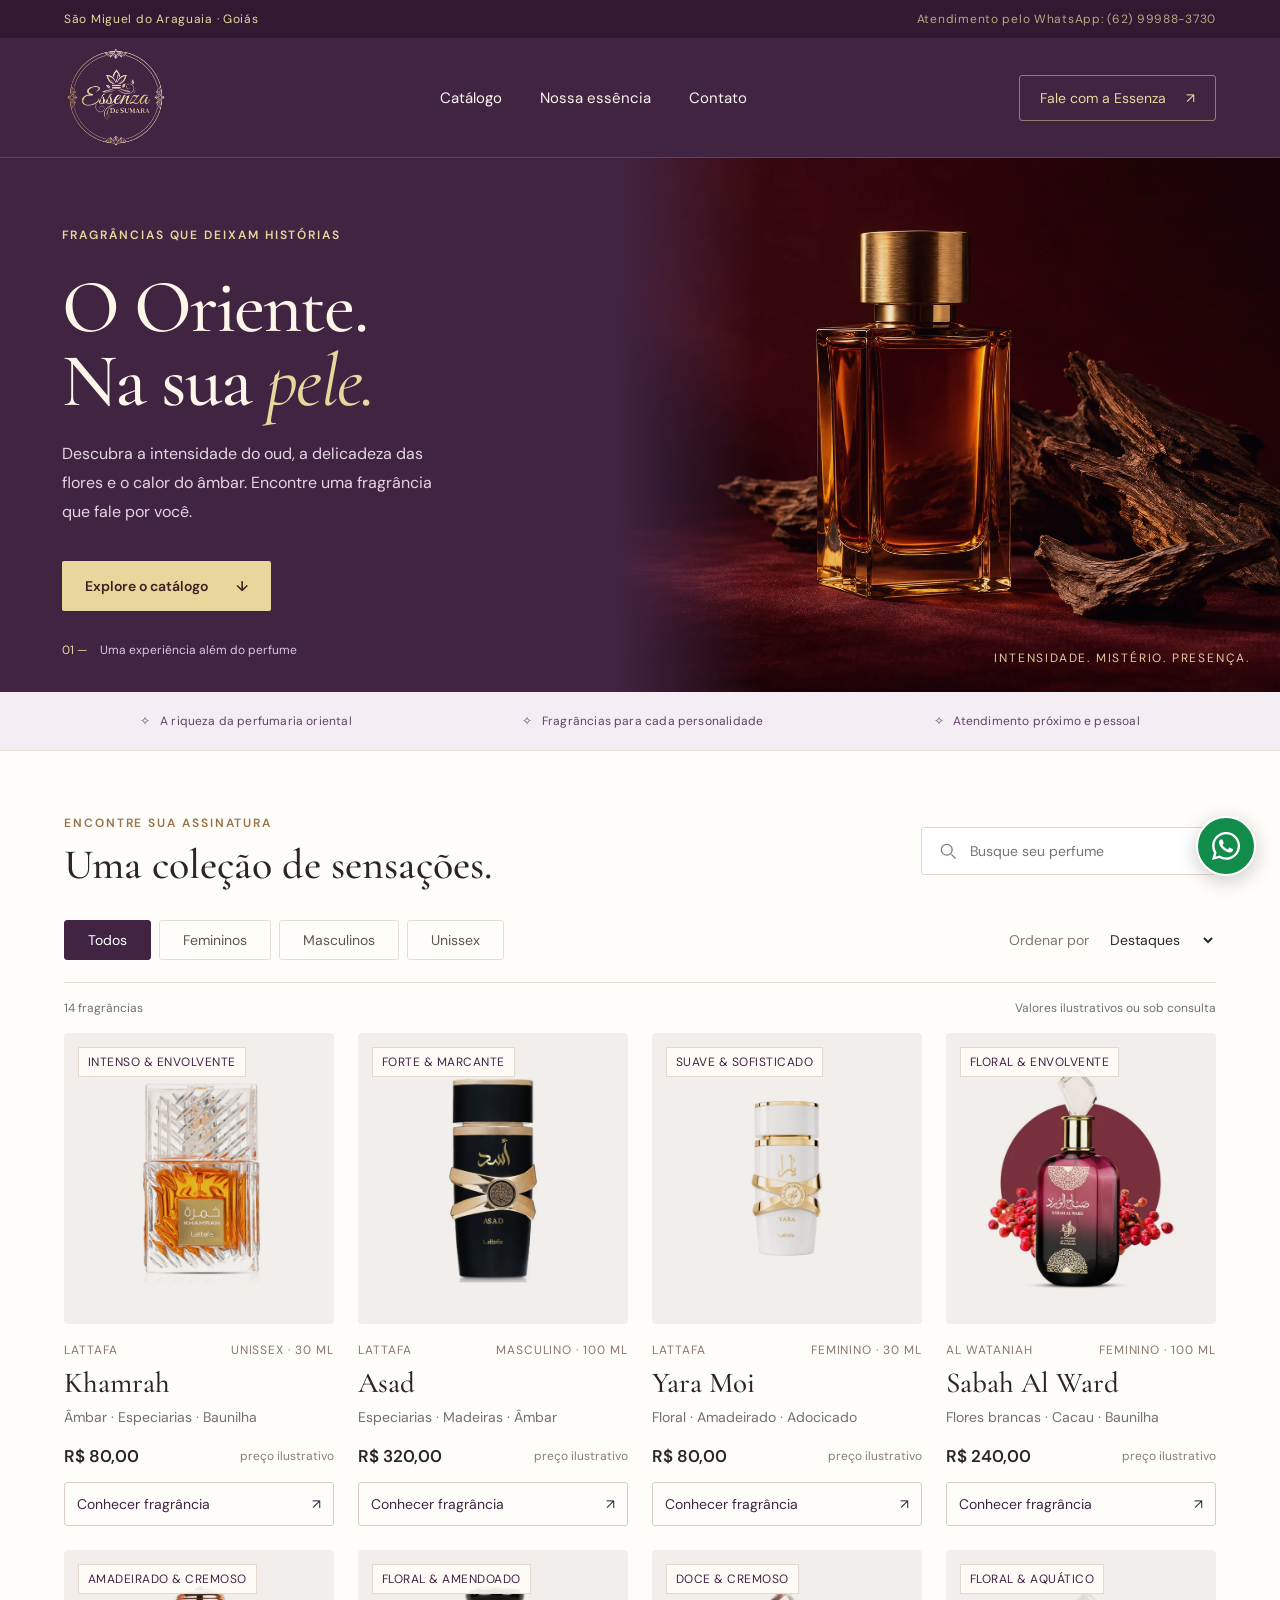
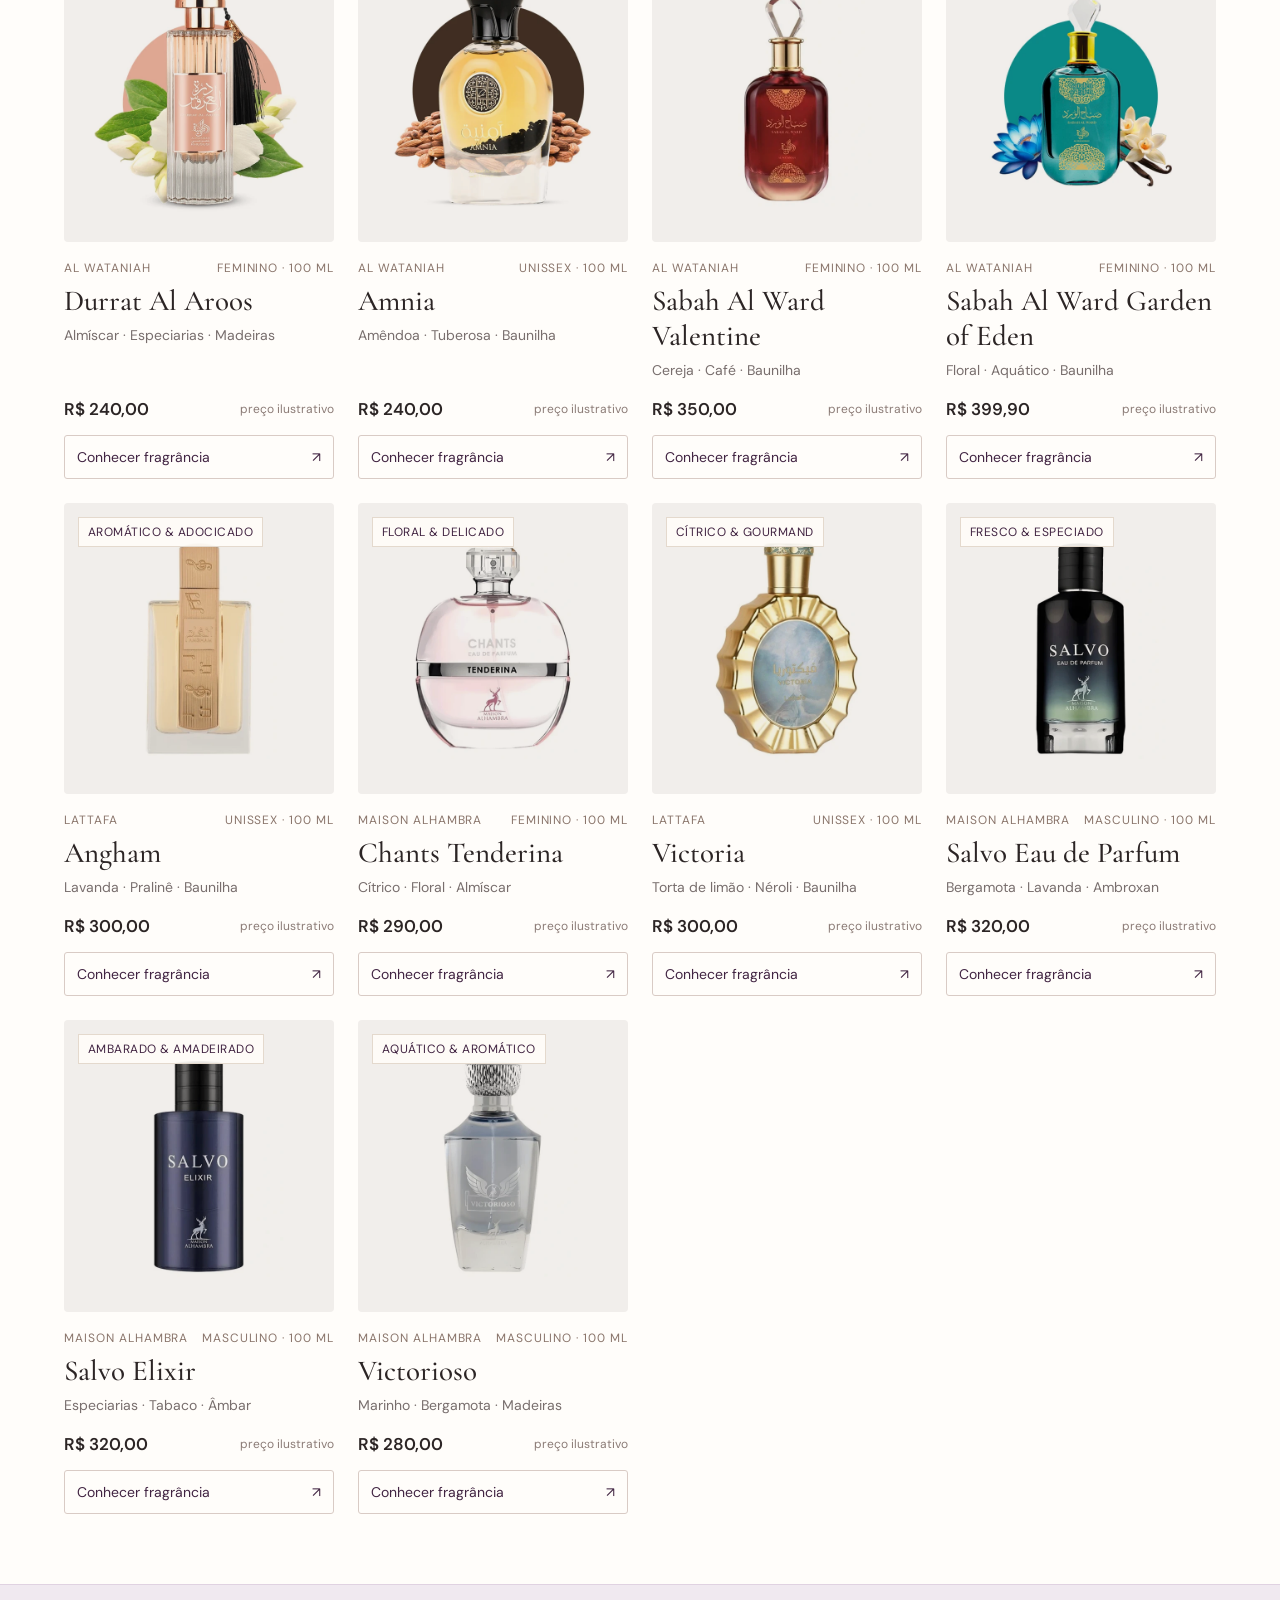
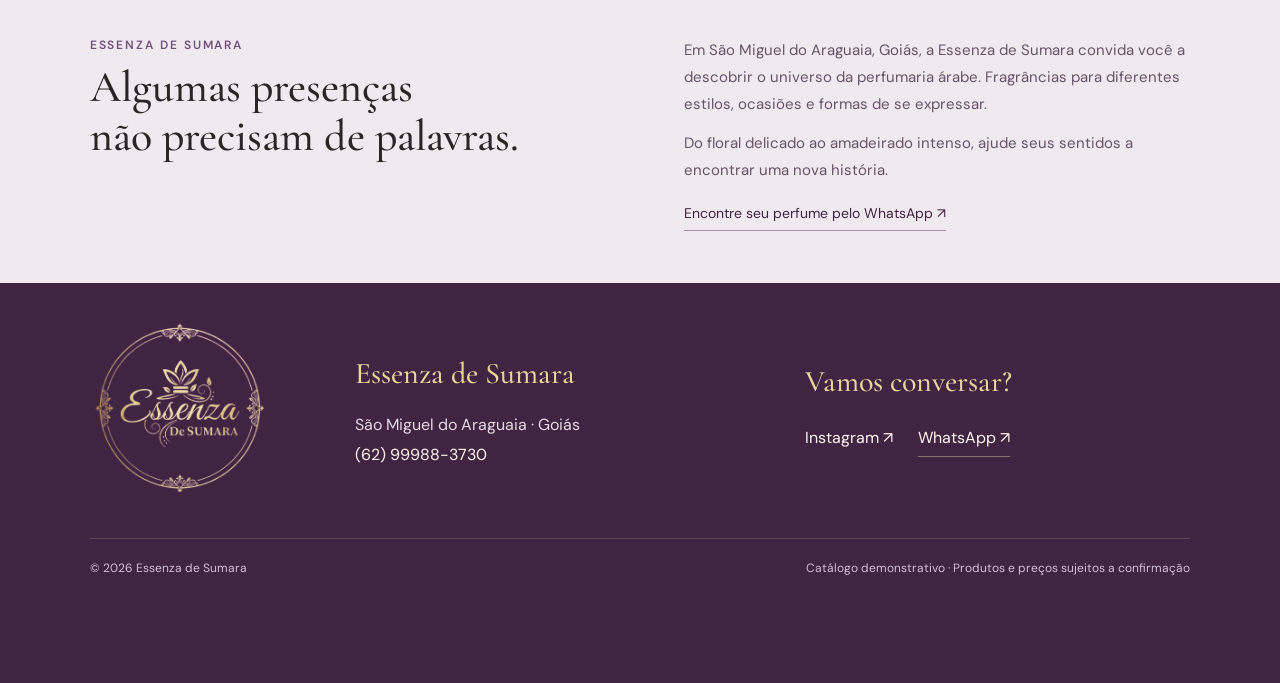
==== commit ffb77dda: "atualização de catálogo" ====
--- a/index.html
+++ b/index.html
@@ -15,15 +15,11 @@
 <body>
     <div class="announcement">São Miguel do Araguaia · Goiás <span>Atendimento pelo WhatsApp: (62) 99988-3730</span>
     </div>
-    <header>
-        <a class="logo" href="#" aria-label="Essenza de Sumara — início"><img src="essenza-logo.png"
+    <header><a class="logo" href="#" aria-label="Essenza de Sumara — início"><img src="essenza-logo.png"
                 alt="Essenza de Sumara" width="397" height="394"></a>
-        <nav aria-label="Principal">
-            <a href="#catalogo">Catálogo</a>
-            <a href="#essencia">Nossa essência</a>
-            <a href="#contato">Contato</a>
-        </nav>
-        <button class="outline contact">Fale com a Essenza <span>↗</span></button>
+        <nav aria-label="Principal"><a href="#catalogo">Catálogo</a><a href="#essencia">Nossa essência</a><a
+                href="#contato">Contato</a></nav><button class="outline contact">Fale com a Essenza
+            <span>↗</span></button>
     </header>
     <main>
         <section class="hero">
@@ -31,64 +27,48 @@
                 <p class="eyebrow">FRAGRÂNCIAS QUE DEIXAM HISTÓRIAS</p>
                 <h1>O Oriente.<br>Na sua <em>pele.</em></h1>
                 <p>Descubra a intensidade do oud, a delicadeza das flores e o calor do âmbar. Encontre uma fragrância
-                    que fale por você.</p>
-                <a class="gold-button" href="#catalogo">Explore o catálogo <span>↓</span></a>
-                <div class="hero-note">
-                    <span>01 —</span> Uma experiência além do perfume
-                </div>
+                    que fale por você.</p><a class="gold-button" href="#catalogo">Explore o catálogo <span>↓</span></a>
+                <div class="hero-note"><span>01 —</span> Uma experiência além do perfume</div>
             </div>
-            <div class="hero-art">
-                <img src="hero.webp" alt="Frasco de perfume âmbar com tampa dourada e madeira de oud"
-                    fetchpriority="high"><span class="image-caption">INTENSIDADE. MISTÉRIO. PRESENÇA.</span>
-            </div>
+            <div class="hero-art"><img src="hero.webp" alt="Frasco de perfume âmbar com tampa dourada e madeira de oud"
+                    fetchpriority="high"><span class="image-caption">INTENSIDADE. MISTÉRIO. PRESENÇA.</span></div>
         </section>
-        <div class="values">
-            <span>✧ &nbsp; A riqueza da perfumaria oriental</span>
-            <span>✧ &nbsp; Fragrâncias para cada personalidade</span>
-            <span>✧ &nbsp; Atendimento próximo e pessoal</span>
-        </div>
+        <div class="values"><span>✧ &nbsp; A riqueza da perfumaria oriental</span><span>✧ &nbsp; Fragrâncias para cada
+                personalidade</span><span>✧ &nbsp; Atendimento próximo e pessoal</span></div>
         <section id="catalogo" class="catalog">
             <div class="section-head">
                 <div>
                     <p class="eyebrow">ENCONTRE SUA ASSINATURA</p>
                     <h2>Uma coleção de sensações.</h2>
-                </div>
-                <label class="search">
-                    <svg viewBox="0 0 24 24" fill="none" stroke="currentColor" stroke-width="1.5">
+                </div><label class="search"><svg viewBox="0 0 24 24" fill="none" stroke="currentColor"
+                        stroke-width="1.5">
                         <circle cx="10.5" cy="10.5" r="6.5" />
                         <path d="m16 16 5 5" />
-                    </svg>
-                    <input id="search" type="search" placeholder="Busque seu perfume" aria-label="Buscar perfume">
-                </label>
+                    </svg><input id="search" type="search" placeholder="Busque seu perfume"
+                        aria-label="Buscar perfume"></label>
             </div>
             <div class="filters">
-                <div role="group" aria-label="Filtrar por público" id="filters">
-                    <button class="active" data-filter="Todos" aria-pressed="true">Todos</button>
-                    <button data-filter="Feminino" aria-pressed="false">Femininos</button>
-                    <button data-filter="Masculino" aria-pressed="false">Masculinos</button>
-                    <button data-filter="Unissex" aria-pressed="false">Unissex</button>
-                </div>
-                <label class="sort">Ordenar por
-                    <select id="sort" aria-label="Ordenar perfumes">
+                <div role="group" aria-label="Filtrar por público" id="filters"><button class="active"
+                        data-filter="Todos" aria-pressed="true">Todos</button><button data-filter="Feminino"
+                        aria-pressed="false">Femininos</button><button data-filter="Masculino"
+                        aria-pressed="false">Masculinos</button><button data-filter="Unissex"
+                        aria-pressed="false">Unissex</button></div><label class="sort">Ordenar por <select id="sort"
+                        aria-label="Ordenar perfumes">
                         <option value="featured">Destaques</option>
                         <option value="asc">Menor preço</option>
                         <option value="desc">Maior preço</option>
                         <option value="name">Nome A–Z</option>
-                    </select>
-                </label>
+                    </select></label>
             </div>
-            <div class="results">
-                <span id="count" aria-live="polite"></span>
-                <span>Preços demonstrativos</span>
-            </div>
+            <div class="results"><span id="count" aria-live="polite"></span><span>Valores ilustrativos ou sob
+                    consulta</span></div>
             <div id="products" class="products"></div>
             <div id="empty" hidden>
                 <h3>Nenhuma fragrância encontrada</h3>
-                <p>Tente outro nome ou escolha uma categoria diferente.</p>
-                <button id="reset" class="outline">Limpar filtros</button>
+                <p>Tente outro nome ou escolha uma categoria diferente.</p><button id="reset" class="outline">Limpar
+                    filtros</button>
             </div>
         </section>
-
         <section id="essencia" class="essence">
             <div>
                 <p class="eyebrow">ESSENZA DE SUMARA</p>
--- a/style.css
+++ b/style.css
@@ -1174,4 +1174,26 @@
     footer {
         padding-bottom: 96px
     }
+}
+
+.product {
+    display: flex;
+    flex-direction: column
+}
+
+.product .price {
+    margin-top: auto
+}
+
+.product h3 {
+    overflow-wrap: anywhere
+}
+
+.product .product-meta {
+    flex-wrap: wrap;
+    gap: 6px
+}
+
+.product .notes {
+    margin-bottom: 17px
 }
